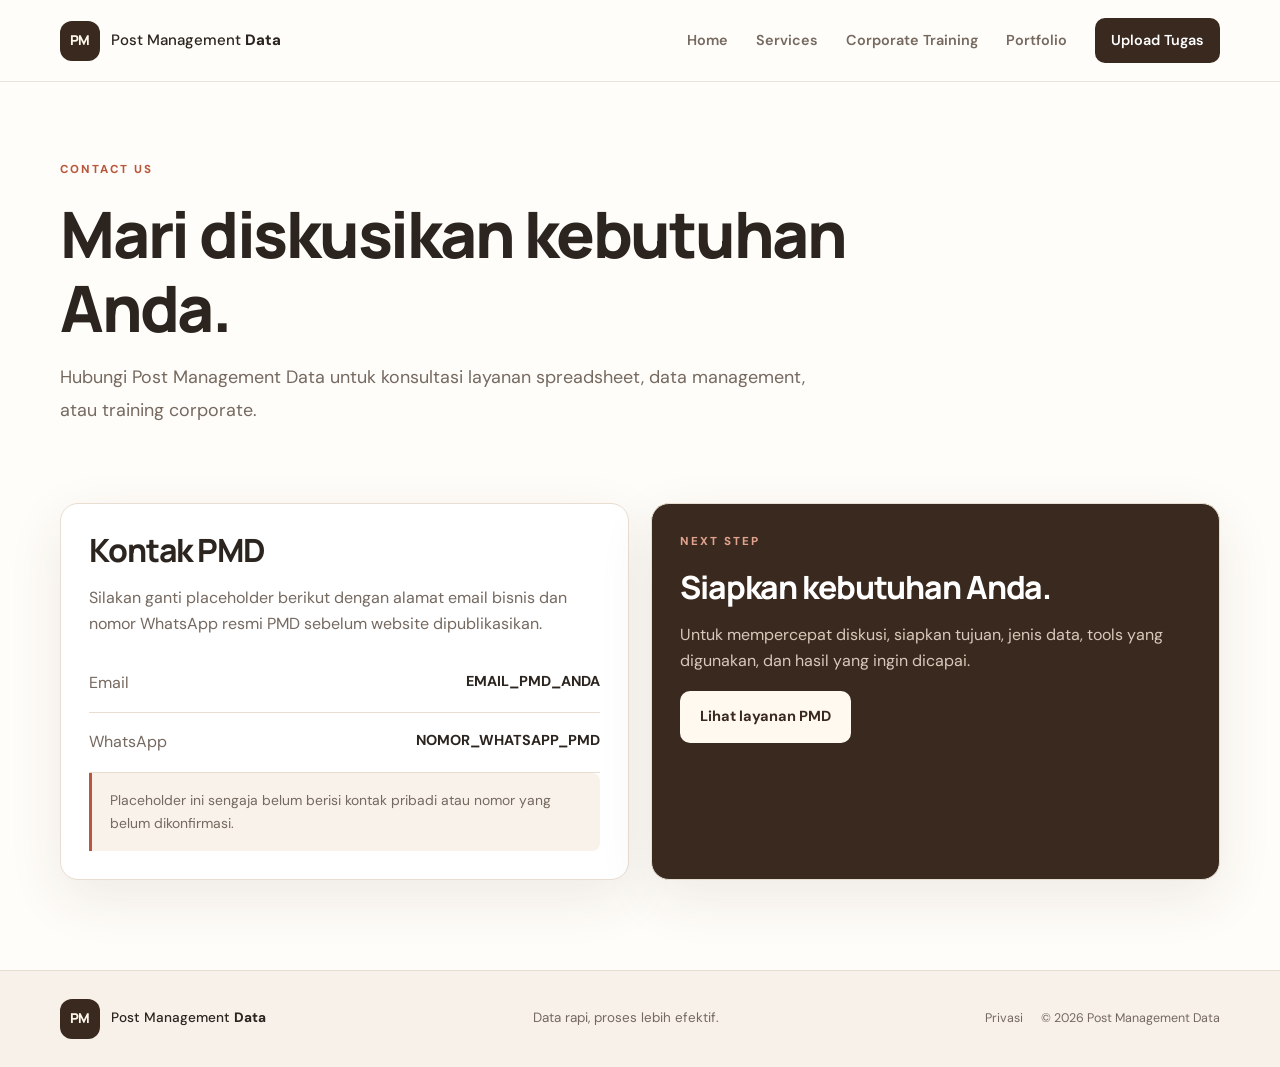
==== contact.html @ da55d626 "Upload website Post Management Data" ====
<!DOCTYPE html>
<html lang="id"><head><meta charset="UTF-8"><meta name="viewport" content="width=device-width, initial-scale=1.0"><meta name="description" content="Hubungi Post Management Data untuk layanan data dan training corporate."><title>Contact | Post Management Data</title><link rel="stylesheet" href="assets/css/style.css"><script src="assets/js/main.js" defer></script></head>
<body><header class="site-header"><a class="brand" href="index.html"><span class="brand-mark">PM</span><span>Post Management <b>Data</b></span></a><button class="menu-toggle" aria-label="Buka menu" aria-expanded="false">☰</button><nav class="site-nav"><a href="index.html">Home</a><a href="services.html">Services</a><a href="training.html">Corporate Training</a><a href="portfolio.html">Portfolio</a><a class="nav-cta" href="upload.html">Upload Tugas</a></nav></header>
<main><section class="page-hero section-wrap"><p class="eyebrow">CONTACT US</p><h1>Mari diskusikan kebutuhan Anda.</h1><p class="lead">Hubungi Post Management Data untuk konsultasi layanan spreadsheet, data management, atau training corporate.</p></section>
<section class="section-wrap contact-grid"><div class="contact-panel"><h2>Kontak PMD</h2><p>Silakan ganti placeholder berikut dengan alamat email bisnis dan nomor WhatsApp resmi PMD sebelum website dipublikasikan.</p><div class="contact-item"><span>Email</span><strong>EMAIL_PMD_ANDA</strong></div><div class="contact-item"><span>WhatsApp</span><strong>NOMOR_WHATSAPP_PMD</strong></div><div class="info-note">Placeholder ini sengaja belum berisi kontak pribadi atau nomor yang belum dikonfirmasi.</div></div><div class="contact-panel contact-dark"><p class="eyebrow">NEXT STEP</p><h2>Siapkan kebutuhan Anda.</h2><p>Untuk mempercepat diskusi, siapkan tujuan, jenis data, tools yang digunakan, dan hasil yang ingin dicapai.</p><a class="button button-light" href="services.html">Lihat layanan PMD</a></div></section></main>
<footer class="site-footer"><div class="section-wrap footer-inner"><a class="brand footer-brand" href="index.html"><span class="brand-mark">PM</span><span>Post Management <b>Data</b></span></a><p>Data rapi, proses lebih efektif.</p><div><a href="privacy.html">Privasi</a><span>© <span data-year></span> Post Management Data</span></div></div></footer></body></html>
---- assets/css/style.css ----
@import url('https://fonts.googleapis.com/css2?family=DM+Sans:wght@400;500;600;700&family=Manrope:wght@400;500;600;700;800&display=swap');
:root{--ink:#2b241f;--muted:#756960;--cream:#f8f3eb;--paper:#fffdf9;--brown:#654735;--brown-dark:#39291f;--rust:#b9573d;--line:#e7ddd1;--sage:#dce6d7;--shadow:0 18px 55px rgba(61,42,29,.09)}
*{box-sizing:border-box}html{scroll-behavior:smooth}body{margin:0;background:var(--paper);color:var(--ink);font-family:'DM Sans',sans-serif;line-height:1.65}h1,h2,h3{font-family:Manrope,sans-serif;line-height:1.16;letter-spacing:-.035em;margin:0 0 16px}h1{font-size:clamp(2.7rem,6vw,5.1rem);font-weight:800}h2{font-size:clamp(2rem,3.5vw,3.1rem);font-weight:750}h3{font-size:1.3rem}p{margin:0 0 16px;color:var(--muted)}a{color:inherit;text-decoration:none}.section-wrap{width:min(1160px,calc(100% - 44px));margin-inline:auto}.section-pad{padding-block:88px}.site-header{height:82px;display:flex;align-items:center;justify-content:space-between;padding:0 max(22px,calc((100vw - 1160px)/2));background:rgba(255,253,249,.94);border-bottom:1px solid rgba(231,221,209,.8);position:sticky;top:0;z-index:10;backdrop-filter:blur(14px)}.brand{display:inline-flex;align-items:center;gap:11px;font-size:.94rem;font-weight:500;white-space:nowrap}.brand b{font-weight:800}.brand-mark{display:grid;place-items:center;width:40px;height:40px;background:var(--brown-dark);color:#fff7eb;font-family:Manrope,sans-serif;font-weight:800;font-size:.85rem;border-radius:12px;letter-spacing:-.05em}.site-nav{display:flex;align-items:center;gap:28px;font-size:.9rem;font-weight:600}.site-nav a{color:#756960;transition:color .2s}.site-nav a:hover,.site-nav a.active{color:var(--rust)}.site-nav .nav-cta{padding:11px 16px;background:var(--brown-dark);border-radius:10px;color:white}.menu-toggle{display:none;background:transparent;border:0;font-size:1.5rem;color:var(--ink)}.hero{display:grid;grid-template-columns:1.05fr .95fr;gap:64px;align-items:center;padding-block:84px 92px}.eyebrow{font-size:.72rem;letter-spacing:.17em;font-weight:800;color:var(--rust);margin-bottom:18px}.hero h1 span{color:var(--rust)}.lead{font-size:1.12rem;line-height:1.8;max-width:660px}.button-row{display:flex;flex-wrap:wrap;gap:12px;margin:28px 0 16px}.button{display:inline-flex;justify-content:center;align-items:center;gap:8px;padding:13px 19px;border-radius:10px;font-size:.91rem;font-weight:700;border:1px solid transparent;transition:transform .2s,background .2s}.button:hover{transform:translateY(-2px)}.button-primary{background:var(--rust);color:white}.button-outline{border-color:#cbbbae;color:var(--brown-dark);background:transparent}.button-light{background:#fff9f0;color:var(--brown-dark)}.button-full{width:100%}.microcopy{font-size:.83rem}.hero-visual{background:var(--cream);border:1px solid var(--line);border-radius:24px;padding:22px;box-shadow:var(--shadow);transform:rotate(1deg)}.visual-top{display:flex;gap:6px;align-items:center;border-bottom:1px solid var(--line);padding-bottom:16px}.dot{width:8px;height:8px;border-radius:50%;background:#d4b6a3}.dot:first-child{background:var(--rust)}.visual-label{margin-left:auto;font-size:.62rem;letter-spacing:.16em;font-weight:800;color:#9b8b7e}.visual-title{font-family:Manrope,sans-serif;font-weight:800;font-size:1.25rem;margin:22px 0}.visual-title span{float:right;color:var(--rust)}.metric-grid{display:grid;grid-template-columns:1fr 1fr;gap:12px}.metric-card{background:var(--paper);border:1px solid var(--line);padding:16px;border-radius:13px}.metric-card small{display:block;color:var(--muted);font-size:.72rem}.metric-card strong{display:block;font-size:1.1rem;margin:7px 0 13px}.metric-line{display:block;height:5px;width:82%;background:var(--sage);border-radius:5px}.metric-line.short{width:58%;background:#e9c7b8}.sheet-card{background:var(--paper);border:1px solid var(--line);border-radius:13px;margin-top:13px;padding:10px 14px}.sheet-head,.sheet-row{display:grid;grid-template-columns:1.5fr 1fr .5fr;align-items:center;gap:10px;padding:10px 0;font-size:.78rem}.sheet-head{color:#9a8b7e;font-size:.68rem;border-bottom:1px solid var(--line)}.sheet-row+ .sheet-row{border-top:1px solid #f0e8df}.status{font-style:normal;font-size:.66rem;padding:4px 8px;border-radius:20px;width:max-content}.status-ok{background:#e4ecdf;color:#486444}.status-warn{background:#f5e3d6;color:#985035}.visual-foot{text-align:right;font-size:.65rem;margin:12px 0 0}.trust-strip{background:#f2e9df;border-block:1px solid var(--line)}.strip-inner{display:flex;justify-content:space-between;gap:16px;flex-wrap:wrap;padding-block:19px;font-size:.82rem;color:var(--brown);font-weight:700}.section-heading{max-width:740px;margin-bottom:36px}.section-heading>p:last-child{font-size:1.05rem}.card-grid{display:grid;gap:18px}.card-grid.three{grid-template-columns:repeat(3,1fr)}.card-grid.two{grid-template-columns:repeat(2,1fr)}.service-card{padding:28px;background:#fff;border:1px solid var(--line);border-radius:17px;transition:transform .2s,box-shadow .2s}.service-card:hover,.portfolio-card:hover{transform:translateY(-4px);box-shadow:var(--shadow)}.card-icon{display:grid;place-items:center;width:44px;height:44px;border-radius:13px;background:var(--cream);color:var(--rust);font-weight:800;margin-bottom:22px}.service-card p{font-size:.94rem}.text-link{font-weight:800;color:var(--rust);font-size:.9rem}.feature-band{background:var(--brown-dark);color:#fff7ee;padding:64px 0}.feature-inner{display:flex;justify-content:space-between;align-items:center;gap:40px}.feature-inner>div{max-width:700px}.feature-inner h2{max-width:650px}.feature-inner p:not(.eyebrow){color:#d9c9ba;max-width:650px}.feature-band .eyebrow{color:#e2a38e}.steps-grid{display:grid;grid-template-columns:repeat(3,1fr);gap:35px}.step{border-top:1px solid var(--line);padding-top:20px}.step>span{display:block;color:var(--rust);font-weight:800;font-size:.85rem;margin-bottom:18px}.cta-panel{margin-block:10px 88px;padding:40px;background:var(--cream);border:1px solid var(--line);border-radius:20px;display:flex;align-items:center;justify-content:space-between;gap:30px}.cta-panel h2{font-size:clamp(1.8rem,3vw,2.6rem)}.cta-panel p{margin-bottom:0}.site-footer{background:#f7f1e9;border-top:1px solid var(--line);padding:28px 0}.footer-inner{display:flex;align-items:center;justify-content:space-between;gap:20px;flex-wrap:wrap}.footer-inner p{font-size:.84rem;margin:0}.footer-inner>div{display:flex;gap:18px;font-size:.78rem;color:var(--muted)}.footer-brand{font-size:.85rem}.page-hero{padding-block:78px 36px}.page-hero h1{font-size:clamp(2.5rem,5vw,4.2rem);max-width:900px}.page-hero .lead{max-width:760px}.service-list{padding-top:30px}.service-detail{display:grid;grid-template-columns:100px 1fr;gap:30px;padding:36px 0;border-bottom:1px solid var(--line);scroll-margin-top:100px}.service-detail:first-child{border-top:1px solid var(--line)}.detail-number{font-family:Manrope,sans-serif;font-size:2.7rem;font-weight:800;color:#d6c4b3}.service-detail h2{font-size:2rem}.service-detail ul{padding-left:20px;color:var(--muted);display:grid;grid-template-columns:repeat(2,minmax(0,1fr));gap:7px 25px;margin:22px 0}.service-detail li::marker{color:var(--rust)}.tag{display:inline-block;background:#f3e9df;color:var(--brown);padding:6px 10px;border-radius:6px;font-size:.75rem;font-weight:700}.upload-layout{display:grid;grid-template-columns:.9fr 1.1fr;gap:60px;padding-block:24px 90px;align-items:start}.upload-intro{padding-top:20px}.upload-intro h2,.upload-card h2{font-size:1.65rem}.check-list{list-style:none;padding:0;margin:25px 0}.check-list li{position:relative;padding-left:28px;margin:13px 0;color:var(--muted)}.check-list li:before{content:"✓";position:absolute;left:0;color:var(--rust);font-weight:800}.upload-card,.contact-panel{background:#fff;border:1px solid var(--line);border-radius:18px;padding:28px;box-shadow:var(--shadow)}.upload-card-head{display:flex;gap:15px;align-items:center}.upload-card-head .card-icon{margin:0;flex-shrink:0}.upload-card-head h2{margin-bottom:5px}.upload-card-head p{font-size:.84rem;margin:0}.form-message{padding:16px;background:#f7eee6;border:1px solid #ead8c7;border-radius:10px;color:var(--brown);font-size:.9rem;margin:25px 0 16px}.form-foot{font-size:.77rem;margin-top:15px}.info-note{padding:16px 18px;background:#f8f2ea;border-left:3px solid var(--rust);border-radius:0 8px 8px 0;font-size:.87rem;color:var(--muted)}.info-note strong{color:var(--ink)}.portfolio-card{border:1px solid var(--line);border-radius:18px;overflow:hidden;background:#fff;transition:transform .2s,box-shadow .2s}.portfolio-art{height:230px;padding:24px;background:#eee4d8;position:relative;overflow:hidden}.portfolio-art>span{font-size:.68rem;font-weight:800;letter-spacing:.12em;color:var(--brown)}.art-two{background:#e6e8df}.mock-bars{position:absolute;bottom:30px;left:30px;display:flex;gap:9px;align-items:end;height:100px}.mock-bars i{display:block;width:25px;background:var(--rust);border-radius:5px 5px 0 0;height:40%}.mock-bars i:nth-child(2){height:75%;background:#b98e72}.mock-bars i:nth-child(3){height:56%;background:var(--brown)}.mock-bars i:nth-child(4){height:95%;background:#d4ad93}.mock-bars i:nth-child(5){height:67%;background:var(--rust)}.mock-chart{position:absolute;right:25px;bottom:35px;width:45%;height:85px;border:2px solid #9caa92;border-radius:50% 50% 8px 8px;transform:skewY(-8deg);opacity:.8}.mock-table{display:grid;grid-template-columns:repeat(3,1fr);gap:8px;position:absolute;left:28px;right:28px;bottom:28px}.mock-table i{height:28px;background:#fffdf9;border:1px solid #d8ddce;border-radius:4px}.mock-table i:nth-child(3n+2){background:#cdd8c4}.portfolio-copy{padding:26px}.portfolio-copy h2{font-size:1.55rem}.top-gap{margin-top:28px}.contact-grid{display:grid;grid-template-columns:1fr 1fr;gap:22px;padding-block:25px 90px}.contact-panel h2{font-size:2rem}.contact-item{padding:16px 0;border-bottom:1px solid var(--line);display:flex;justify-content:space-between;gap:15px;flex-wrap:wrap}.contact-item span{color:var(--muted)}.contact-item strong{font-size:.9rem}.contact-dark{background:var(--brown-dark);color:white}.contact-dark p:not(.eyebrow){color:#d9c9ba}.contact-dark .eyebrow{color:#e2a38e}.legal-copy{max-width:820px;padding-block:20px 90px}.legal-copy h2{font-size:1.5rem;margin-top:35px}.legal-copy p{line-height:1.9}
@media(max-width:850px){.site-header{height:72px}.menu-toggle{display:block}.site-nav{display:none;position:absolute;top:71px;left:0;right:0;background:var(--paper);border-bottom:1px solid var(--line);padding:18px 22px 24px;flex-direction:column;align-items:stretch;gap:0}.site-nav.open{display:flex}.site-nav a{padding:12px 4px}.site-nav .nav-cta{margin-top:8px;text-align:center}.hero{grid-template-columns:1fr;gap:40px;padding-block:55px 65px}.hero-visual{max-width:600px;width:100%;margin-inline:auto}.card-grid.three{grid-template-columns:1fr}.steps-grid{grid-template-columns:1fr;gap:24px}.feature-inner,.cta-panel{align-items:flex-start;flex-direction:column}.upload-layout{grid-template-columns:1fr;gap:24px}.service-detail{grid-template-columns:55px 1fr;gap:18px}.detail-number{font-size:2rem}.service-detail ul{grid-template-columns:1fr}.contact-grid{grid-template-columns:1fr}.section-pad{padding-block:62px}.page-hero{padding-block:58px 25px}}
@media(max-width:560px){.section-wrap{width:min(100% - 32px,1160px)}.brand{font-size:.8rem;gap:8px}.brand-mark{width:36px;height:36px}.strip-inner{display:grid;grid-template-columns:1fr 1fr;font-size:.76rem}.hero h1{font-size:2.65rem}.hero-visual{padding:15px}.metric-card{padding:12px}.sheet-head,.sheet-row{font-size:.7rem}.service-detail{grid-template-columns:1fr}.detail-number{font-size:1.4rem}.upload-card,.contact-panel{padding:21px}.footer-inner{align-items:flex-start;flex-direction:column}.footer-inner>div{flex-wrap:wrap}.cta-panel{padding:27px}.portfolio-art{height:190px}}
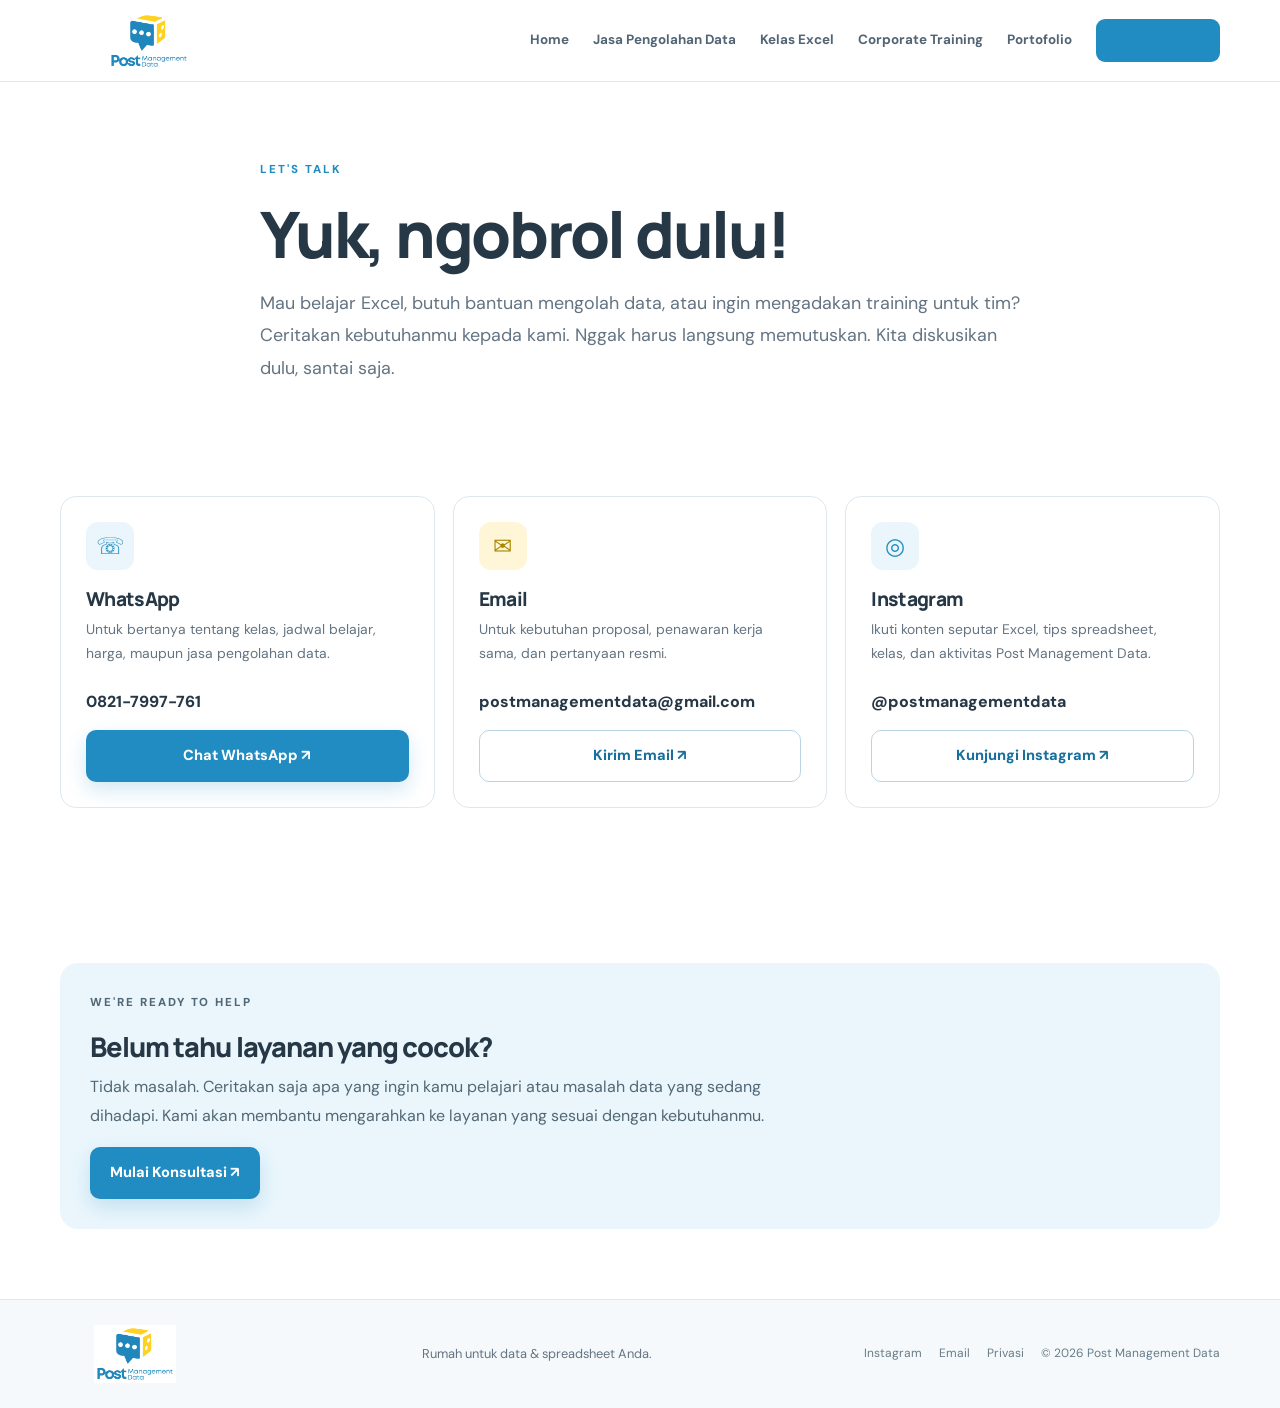
==== commit b15dfa97: "Update contact.html" ====
--- a/contact.html
+++ b/contact.html
@@ -1,6 +1,122 @@
+
 <!DOCTYPE html>
-<html lang="id"><head><meta charset="UTF-8"><meta name="viewport" content="width=device-width, initial-scale=1.0"><meta name="description" content="Hubungi Post Management Data untuk layanan data dan training corporate."><title>Contact | Post Management Data</title><link rel="stylesheet" href="assets/css/style.css"><script src="assets/js/main.js" defer></script></head>
-<body><header class="site-header"><a class="brand" href="index.html"><span class="brand-mark">PM</span><span>Post Management <b>Data</b></span></a><button class="menu-toggle" aria-label="Buka menu" aria-expanded="false">☰</button><nav class="site-nav"><a href="index.html">Home</a><a href="services.html">Services</a><a href="training.html">Corporate Training</a><a href="portfolio.html">Portfolio</a><a class="nav-cta" href="upload.html">Upload Tugas</a></nav></header>
-<main><section class="page-hero section-wrap"><p class="eyebrow">CONTACT US</p><h1>Mari diskusikan kebutuhan Anda.</h1><p class="lead">Hubungi Post Management Data untuk konsultasi layanan spreadsheet, data management, atau training corporate.</p></section>
-<section class="section-wrap contact-grid"><div class="contact-panel"><h2>Kontak PMD</h2><p>Silakan ganti placeholder berikut dengan alamat email bisnis dan nomor WhatsApp resmi PMD sebelum website dipublikasikan.</p><div class="contact-item"><span>Email</span><strong>EMAIL_PMD_ANDA</strong></div><div class="contact-item"><span>WhatsApp</span><strong>NOMOR_WHATSAPP_PMD</strong></div><div class="info-note">Placeholder ini sengaja belum berisi kontak pribadi atau nomor yang belum dikonfirmasi.</div></div><div class="contact-panel contact-dark"><p class="eyebrow">NEXT STEP</p><h2>Siapkan kebutuhan Anda.</h2><p>Untuk mempercepat diskusi, siapkan tujuan, jenis data, tools yang digunakan, dan hasil yang ingin dicapai.</p><a class="button button-light" href="services.html">Lihat layanan PMD</a></div></section></main>
-<footer class="site-footer"><div class="section-wrap footer-inner"><a class="brand footer-brand" href="index.html"><span class="brand-mark">PM</span><span>Post Management <b>Data</b></span></a><p>Data rapi, proses lebih efektif.</p><div><a href="privacy.html">Privasi</a><span>© <span data-year></span> Post Management Data</span></div></div></footer></body></html>+<html lang="id">
+<head>
+  <meta charset="UTF-8">
+  <meta name="viewport" content="width=device-width, initial-scale=1.0">
+  <meta name="description" content="Hubungi Post Management Data untuk kelas Excel, corporate training, dan jasa pengolahan data.">
+  <meta name="theme-color" content="#218CC1">
+  <title>Hubungi Kami | Post Management Data</title>
+  <link rel="icon" type="image/png" href="assets/img/logo-pmd.png">
+  <link rel="stylesheet" href="assets/css/style.css">
+  <script src="assets/js/main.js" defer></script>
+  <style>
+    .contact-intro{max-width:760px}
+    .contact-grid{display:grid;grid-template-columns:repeat(3,1fr);gap:18px;margin:35px 0 65px}
+    .contact-card{border:1px solid #DFE8EE;border-radius:16px;padding:25px;background:#fff}
+    .contact-icon{width:48px;height:48px;border-radius:12px;display:grid;place-items:center;background:#EAF6FC;color:#218CC1;font-size:1.45rem;margin-bottom:18px}
+    .contact-card:nth-child(2) .contact-icon{background:#FFF6D7;color:#A98500}
+    .contact-card h2{font-size:1.2rem;margin-bottom:8px}
+    .contact-card p{font-size:.87rem;line-height:1.7;color:#647482;min-height:55px}
+    .contact-detail{font-weight:800;color:#263746;display:block;margin:14px 0;overflow-wrap:anywhere}
+    .contact-card .button{width:100%;text-align:center}
+    .contact-note{background:#EAF6FC;border-radius:18px;padding:30px;margin-bottom:70px}
+    .contact-note h2{font-size:1.7rem;margin-bottom:10px}
+    .contact-note p{max-width:720px;line-height:1.8;color:#526775}
+    @media(max-width:760px){.contact-grid{grid-template-columns:1fr}.contact-card p{min-height:0}}
+  </style>
+</head>
+<body>
+
+<header class="site-header">
+  <a class="brand brand-image" href="index.html" aria-label="Post Management Data Home">
+    <img src="assets/img/logo-pmd.png" alt="Logo Post Management Data">
+  </a>
+  <button class="menu-toggle" aria-label="Buka menu" aria-expanded="false">☰</button>
+  <nav class="site-nav">
+    <a href="index.html">Home</a>
+    <a href="services.html">Jasa Pengolahan Data</a>
+    <a href="training.html#kelas-online">Kelas Excel</a>
+    <a href="training.html#corporate-training">Corporate Training</a>
+    <a href="portfolio.html">Portofolio</a>
+    <a class="nav-cta active" href="contact.html">Hubungi Kami</a>
+  </nav>
+</header>
+
+<main>
+  <section class="page-hero section-wrap contact-intro">
+    <p class="eyebrow">LET'S TALK</p>
+    <h1>Yuk, ngobrol dulu!</h1>
+    <p class="lead">
+      Mau belajar Excel, butuh bantuan mengolah data, atau ingin mengadakan
+      training untuk tim? Ceritakan kebutuhanmu kepada kami.
+      Nggak harus langsung memutuskan. Kita diskusikan dulu, santai saja.
+    </p>
+  </section>
+
+  <section class="section-wrap">
+    <div class="contact-grid">
+
+      <article class="contact-card">
+        <div class="contact-icon">☏</div>
+        <h2>WhatsApp</h2>
+        <p>Untuk bertanya tentang kelas, jadwal belajar, harga, maupun jasa pengolahan data.</p>
+        <span class="contact-detail">0821-7997-761</span>
+        <a class="button button-primary"
+           href="https://wa.me/628217997761?text=Halo%20PMD%2C%20saya%20ingin%20bertanya%20tentang%20layanan%20Post%20Management%20Data."
+           target="_blank" rel="noopener">Chat WhatsApp ↗</a>
+      </article>
+
+      <article class="contact-card">
+        <div class="contact-icon">✉</div>
+        <h2>Email</h2>
+        <p>Untuk kebutuhan proposal, penawaran kerja sama, dan pertanyaan resmi.</p>
+        <span class="contact-detail">postmanagementdata@gmail.com</span>
+        <a class="button button-outline"
+           href="mailto:postmanagementdata@gmail.com?subject=Informasi%20Layanan%20Post%20Management%20Data">Kirim Email ↗</a>
+      </article>
+
+      <article class="contact-card">
+        <div class="contact-icon">◎</div>
+        <h2>Instagram</h2>
+        <p>Ikuti konten seputar Excel, tips spreadsheet, kelas, dan aktivitas Post Management Data.</p>
+        <span class="contact-detail">@postmanagementdata</span>
+        <a class="button button-outline"
+           href="https://www.instagram.com/postmanagementdata/"
+           target="_blank" rel="noopener">Kunjungi Instagram ↗</a>
+      </article>
+
+    </div>
+
+    <div class="contact-note">
+      <p class="eyebrow">WE'RE READY TO HELP</p>
+      <h2>Belum tahu layanan yang cocok?</h2>
+      <p>
+        Tidak masalah. Ceritakan saja apa yang ingin kamu pelajari atau
+        masalah data yang sedang dihadapi. Kami akan membantu mengarahkan
+        ke layanan yang sesuai dengan kebutuhanmu.
+      </p>
+      <a class="button button-primary"
+         href="https://wa.me/628217997761?text=Halo%20PMD%2C%20saya%20masih%20ingin%20berdiskusi%20tentang%20kebutuhan%20saya."
+         target="_blank" rel="noopener">Mulai Konsultasi ↗</a>
+    </div>
+  </section>
+</main>
+
+<footer class="site-footer">
+  <div class="section-wrap footer-inner">
+    <a class="footer-logo" href="index.html">
+      <img src="assets/img/logo-pmd.png" alt="Post Management Data">
+    </a>
+    <p>Rumah untuk data & spreadsheet Anda.</p>
+    <div class="footer-links">
+      <a href="https://www.instagram.com/postmanagementdata/" target="_blank" rel="noopener">Instagram</a>
+      <a href="mailto:postmanagementdata@gmail.com">Email</a>
+      <a href="privacy.html">Privasi</a>
+      <span>© <span data-year></span> Post Management Data</span>
+    </div>
+  </div>
+</footer>
+
+</body>
+</html>
--- a/assets/css/style.css
+++ b/assets/css/style.css
@@ -1,5 +1,17 @@
 @import url('https://fonts.googleapis.com/css2?family=DM+Sans:wght@400;500;600;700&family=Manrope:wght@400;500;600;700;800&display=swap');
-:root{--ink:#2b241f;--muted:#756960;--cream:#f8f3eb;--paper:#fffdf9;--brown:#654735;--brown-dark:#39291f;--rust:#b9573d;--line:#e7ddd1;--sage:#dce6d7;--shadow:0 18px 55px rgba(61,42,29,.09)}
-*{box-sizing:border-box}html{scroll-behavior:smooth}body{margin:0;background:var(--paper);color:var(--ink);font-family:'DM Sans',sans-serif;line-height:1.65}h1,h2,h3{font-family:Manrope,sans-serif;line-height:1.16;letter-spacing:-.035em;margin:0 0 16px}h1{font-size:clamp(2.7rem,6vw,5.1rem);font-weight:800}h2{font-size:clamp(2rem,3.5vw,3.1rem);font-weight:750}h3{font-size:1.3rem}p{margin:0 0 16px;color:var(--muted)}a{color:inherit;text-decoration:none}.section-wrap{width:min(1160px,calc(100% - 44px));margin-inline:auto}.section-pad{padding-block:88px}.site-header{height:82px;display:flex;align-items:center;justify-content:space-between;padding:0 max(22px,calc((100vw - 1160px)/2));background:rgba(255,253,249,.94);border-bottom:1px solid rgba(231,221,209,.8);position:sticky;top:0;z-index:10;backdrop-filter:blur(14px)}.brand{display:inline-flex;align-items:center;gap:11px;font-size:.94rem;font-weight:500;white-space:nowrap}.brand b{font-weight:800}.brand-mark{display:grid;place-items:center;width:40px;height:40px;background:var(--brown-dark);color:#fff7eb;font-family:Manrope,sans-serif;font-weight:800;font-size:.85rem;border-radius:12px;letter-spacing:-.05em}.site-nav{display:flex;align-items:center;gap:28px;font-size:.9rem;font-weight:600}.site-nav a{color:#756960;transition:color .2s}.site-nav a:hover,.site-nav a.active{color:var(--rust)}.site-nav .nav-cta{padding:11px 16px;background:var(--brown-dark);border-radius:10px;color:white}.menu-toggle{display:none;background:transparent;border:0;font-size:1.5rem;color:var(--ink)}.hero{display:grid;grid-template-columns:1.05fr .95fr;gap:64px;align-items:center;padding-block:84px 92px}.eyebrow{font-size:.72rem;letter-spacing:.17em;font-weight:800;color:var(--rust);margin-bottom:18px}.hero h1 span{color:var(--rust)}.lead{font-size:1.12rem;line-height:1.8;max-width:660px}.button-row{display:flex;flex-wrap:wrap;gap:12px;margin:28px 0 16px}.button{display:inline-flex;justify-content:center;align-items:center;gap:8px;padding:13px 19px;border-radius:10px;font-size:.91rem;font-weight:700;border:1px solid transparent;transition:transform .2s,background .2s}.button:hover{transform:translateY(-2px)}.button-primary{background:var(--rust);color:white}.button-outline{border-color:#cbbbae;color:var(--brown-dark);background:transparent}.button-light{background:#fff9f0;color:var(--brown-dark)}.button-full{width:100%}.microcopy{font-size:.83rem}.hero-visual{background:var(--cream);border:1px solid var(--line);border-radius:24px;padding:22px;box-shadow:var(--shadow);transform:rotate(1deg)}.visual-top{display:flex;gap:6px;align-items:center;border-bottom:1px solid var(--line);padding-bottom:16px}.dot{width:8px;height:8px;border-radius:50%;background:#d4b6a3}.dot:first-child{background:var(--rust)}.visual-label{margin-left:auto;font-size:.62rem;letter-spacing:.16em;font-weight:800;color:#9b8b7e}.visual-title{font-family:Manrope,sans-serif;font-weight:800;font-size:1.25rem;margin:22px 0}.visual-title span{float:right;color:var(--rust)}.metric-grid{display:grid;grid-template-columns:1fr 1fr;gap:12px}.metric-card{background:var(--paper);border:1px solid var(--line);padding:16px;border-radius:13px}.metric-card small{display:block;color:var(--muted);font-size:.72rem}.metric-card strong{display:block;font-size:1.1rem;margin:7px 0 13px}.metric-line{display:block;height:5px;width:82%;background:var(--sage);border-radius:5px}.metric-line.short{width:58%;background:#e9c7b8}.sheet-card{background:var(--paper);border:1px solid var(--line);border-radius:13px;margin-top:13px;padding:10px 14px}.sheet-head,.sheet-row{display:grid;grid-template-columns:1.5fr 1fr .5fr;align-items:center;gap:10px;padding:10px 0;font-size:.78rem}.sheet-head{color:#9a8b7e;font-size:.68rem;border-bottom:1px solid var(--line)}.sheet-row+ .sheet-row{border-top:1px solid #f0e8df}.status{font-style:normal;font-size:.66rem;padding:4px 8px;border-radius:20px;width:max-content}.status-ok{background:#e4ecdf;color:#486444}.status-warn{background:#f5e3d6;color:#985035}.visual-foot{text-align:right;font-size:.65rem;margin:12px 0 0}.trust-strip{background:#f2e9df;border-block:1px solid var(--line)}.strip-inner{display:flex;justify-content:space-between;gap:16px;flex-wrap:wrap;padding-block:19px;font-size:.82rem;color:var(--brown);font-weight:700}.section-heading{max-width:740px;margin-bottom:36px}.section-heading>p:last-child{font-size:1.05rem}.card-grid{display:grid;gap:18px}.card-grid.three{grid-template-columns:repeat(3,1fr)}.card-grid.two{grid-template-columns:repeat(2,1fr)}.service-card{padding:28px;background:#fff;border:1px solid var(--line);border-radius:17px;transition:transform .2s,box-shadow .2s}.service-card:hover,.portfolio-card:hover{transform:translateY(-4px);box-shadow:var(--shadow)}.card-icon{display:grid;place-items:center;width:44px;height:44px;border-radius:13px;background:var(--cream);color:var(--rust);font-weight:800;margin-bottom:22px}.service-card p{font-size:.94rem}.text-link{font-weight:800;color:var(--rust);font-size:.9rem}.feature-band{background:var(--brown-dark);color:#fff7ee;padding:64px 0}.feature-inner{display:flex;justify-content:space-between;align-items:center;gap:40px}.feature-inner>div{max-width:700px}.feature-inner h2{max-width:650px}.feature-inner p:not(.eyebrow){color:#d9c9ba;max-width:650px}.feature-band .eyebrow{color:#e2a38e}.steps-grid{display:grid;grid-template-columns:repeat(3,1fr);gap:35px}.step{border-top:1px solid var(--line);padding-top:20px}.step>span{display:block;color:var(--rust);font-weight:800;font-size:.85rem;margin-bottom:18px}.cta-panel{margin-block:10px 88px;padding:40px;background:var(--cream);border:1px solid var(--line);border-radius:20px;display:flex;align-items:center;justify-content:space-between;gap:30px}.cta-panel h2{font-size:clamp(1.8rem,3vw,2.6rem)}.cta-panel p{margin-bottom:0}.site-footer{background:#f7f1e9;border-top:1px solid var(--line);padding:28px 0}.footer-inner{display:flex;align-items:center;justify-content:space-between;gap:20px;flex-wrap:wrap}.footer-inner p{font-size:.84rem;margin:0}.footer-inner>div{display:flex;gap:18px;font-size:.78rem;color:var(--muted)}.footer-brand{font-size:.85rem}.page-hero{padding-block:78px 36px}.page-hero h1{font-size:clamp(2.5rem,5vw,4.2rem);max-width:900px}.page-hero .lead{max-width:760px}.service-list{padding-top:30px}.service-detail{display:grid;grid-template-columns:100px 1fr;gap:30px;padding:36px 0;border-bottom:1px solid var(--line);scroll-margin-top:100px}.service-detail:first-child{border-top:1px solid var(--line)}.detail-number{font-family:Manrope,sans-serif;font-size:2.7rem;font-weight:800;color:#d6c4b3}.service-detail h2{font-size:2rem}.service-detail ul{padding-left:20px;color:var(--muted);display:grid;grid-template-columns:repeat(2,minmax(0,1fr));gap:7px 25px;margin:22px 0}.service-detail li::marker{color:var(--rust)}.tag{display:inline-block;background:#f3e9df;color:var(--brown);padding:6px 10px;border-radius:6px;font-size:.75rem;font-weight:700}.upload-layout{display:grid;grid-template-columns:.9fr 1.1fr;gap:60px;padding-block:24px 90px;align-items:start}.upload-intro{padding-top:20px}.upload-intro h2,.upload-card h2{font-size:1.65rem}.check-list{list-style:none;padding:0;margin:25px 0}.check-list li{position:relative;padding-left:28px;margin:13px 0;color:var(--muted)}.check-list li:before{content:"✓";position:absolute;left:0;color:var(--rust);font-weight:800}.upload-card,.contact-panel{background:#fff;border:1px solid var(--line);border-radius:18px;padding:28px;box-shadow:var(--shadow)}.upload-card-head{display:flex;gap:15px;align-items:center}.upload-card-head .card-icon{margin:0;flex-shrink:0}.upload-card-head h2{margin-bottom:5px}.upload-card-head p{font-size:.84rem;margin:0}.form-message{padding:16px;background:#f7eee6;border:1px solid #ead8c7;border-radius:10px;color:var(--brown);font-size:.9rem;margin:25px 0 16px}.form-foot{font-size:.77rem;margin-top:15px}.info-note{padding:16px 18px;background:#f8f2ea;border-left:3px solid var(--rust);border-radius:0 8px 8px 0;font-size:.87rem;color:var(--muted)}.info-note strong{color:var(--ink)}.portfolio-card{border:1px solid var(--line);border-radius:18px;overflow:hidden;background:#fff;transition:transform .2s,box-shadow .2s}.portfolio-art{height:230px;padding:24px;background:#eee4d8;position:relative;overflow:hidden}.portfolio-art>span{font-size:.68rem;font-weight:800;letter-spacing:.12em;color:var(--brown)}.art-two{background:#e6e8df}.mock-bars{position:absolute;bottom:30px;left:30px;display:flex;gap:9px;align-items:end;height:100px}.mock-bars i{display:block;width:25px;background:var(--rust);border-radius:5px 5px 0 0;height:40%}.mock-bars i:nth-child(2){height:75%;background:#b98e72}.mock-bars i:nth-child(3){height:56%;background:var(--brown)}.mock-bars i:nth-child(4){height:95%;background:#d4ad93}.mock-bars i:nth-child(5){height:67%;background:var(--rust)}.mock-chart{position:absolute;right:25px;bottom:35px;width:45%;height:85px;border:2px solid #9caa92;border-radius:50% 50% 8px 8px;transform:skewY(-8deg);opacity:.8}.mock-table{display:grid;grid-template-columns:repeat(3,1fr);gap:8px;position:absolute;left:28px;right:28px;bottom:28px}.mock-table i{height:28px;background:#fffdf9;border:1px solid #d8ddce;border-radius:4px}.mock-table i:nth-child(3n+2){background:#cdd8c4}.portfolio-copy{padding:26px}.portfolio-copy h2{font-size:1.55rem}.top-gap{margin-top:28px}.contact-grid{display:grid;grid-template-columns:1fr 1fr;gap:22px;padding-block:25px 90px}.contact-panel h2{font-size:2rem}.contact-item{padding:16px 0;border-bottom:1px solid var(--line);display:flex;justify-content:space-between;gap:15px;flex-wrap:wrap}.contact-item span{color:var(--muted)}.contact-item strong{font-size:.9rem}.contact-dark{background:var(--brown-dark);color:white}.contact-dark p:not(.eyebrow){color:#d9c9ba}.contact-dark .eyebrow{color:#e2a38e}.legal-copy{max-width:820px;padding-block:20px 90px}.legal-copy h2{font-size:1.5rem;margin-top:35px}.legal-copy p{line-height:1.9}
-@media(max-width:850px){.site-header{height:72px}.menu-toggle{display:block}.site-nav{display:none;position:absolute;top:71px;left:0;right:0;background:var(--paper);border-bottom:1px solid var(--line);padding:18px 22px 24px;flex-direction:column;align-items:stretch;gap:0}.site-nav.open{display:flex}.site-nav a{padding:12px 4px}.site-nav .nav-cta{margin-top:8px;text-align:center}.hero{grid-template-columns:1fr;gap:40px;padding-block:55px 65px}.hero-visual{max-width:600px;width:100%;margin-inline:auto}.card-grid.three{grid-template-columns:1fr}.steps-grid{grid-template-columns:1fr;gap:24px}.feature-inner,.cta-panel{align-items:flex-start;flex-direction:column}.upload-layout{grid-template-columns:1fr;gap:24px}.service-detail{grid-template-columns:55px 1fr;gap:18px}.detail-number{font-size:2rem}.service-detail ul{grid-template-columns:1fr}.contact-grid{grid-template-columns:1fr}.section-pad{padding-block:62px}.page-hero{padding-block:58px 25px}}
-@media(max-width:560px){.section-wrap{width:min(100% - 32px,1160px)}.brand{font-size:.8rem;gap:8px}.brand-mark{width:36px;height:36px}.strip-inner{display:grid;grid-template-columns:1fr 1fr;font-size:.76rem}.hero h1{font-size:2.65rem}.hero-visual{padding:15px}.metric-card{padding:12px}.sheet-head,.sheet-row{font-size:.7rem}.service-detail{grid-template-columns:1fr}.detail-number{font-size:1.4rem}.upload-card,.contact-panel{padding:21px}.footer-inner{align-items:flex-start;flex-direction:column}.footer-inner>div{flex-wrap:wrap}.cta-panel{padding:27px}.portfolio-art{height:190px}}
+:root{--blue:#218CC1;--blue-dark:#176F9D;--yellow:#FFCE20;--ink:#263746;--muted:#647482;--paper:#fff;--soft:#F4F7FA;--line:#DFE8EE;--shadow:0 18px 50px rgba(29,78,105,.12);--rust:var(--blue);--brown:var(--ink);--brown-dark:#176F9D;--cream:var(--soft);--sage:#DCEEF7}
+*{box-sizing:border-box}html{scroll-behavior:smooth}body{margin:0;background:var(--paper);color:var(--ink);font-family:'DM Sans',sans-serif;line-height:1.65}h1,h2,h3{font-family:Manrope,sans-serif;line-height:1.16;letter-spacing:-.035em;margin:0 0 16px}h1{font-size:clamp(2.7rem,6vw,5.1rem);font-weight:800}h2{font-size:clamp(2rem,3.5vw,3.1rem);font-weight:800}h3{font-size:1.3rem}p{margin:0 0 16px;color:var(--muted)}a{color:inherit;text-decoration:none}.section-wrap{width:min(1160px,calc(100% - 44px));margin-inline:auto}.section-pad{padding-block:88px}
+.site-header{height:82px;display:flex;align-items:center;justify-content:space-between;padding:0 max(22px,calc((100vw - 1160px)/2));background:rgba(255,255,255,.96);border-bottom:1px solid var(--line);position:sticky;top:0;z-index:20;backdrop-filter:blur(14px)}.brand-image{display:flex;align-items:center;width:178px;height:58px;overflow:hidden}.brand-image img{width:100%;height:100%;object-fit:contain}.site-nav{display:flex;align-items:center;gap:24px;font-size:.84rem;font-weight:700}.site-nav a{color:#526575;transition:color .2s}.site-nav a:hover,.site-nav a.active{color:var(--blue)}.site-nav .nav-cta{padding:10px 16px;background:var(--blue);border-radius:9px;color:#fff}.menu-toggle{display:none;background:transparent;border:0;font-size:1.5rem;color:var(--ink)}
+.button-row{display:flex;flex-wrap:wrap;gap:12px;margin:28px 0 16px}.button{display:inline-flex;justify-content:center;align-items:center;gap:9px;padding:13px 19px;border-radius:10px;font-size:.91rem;font-weight:800;border:1px solid transparent;transition:transform .2s,background .2s}.button:hover{transform:translateY(-2px)}.button-primary{background:var(--blue);color:#fff;box-shadow:0 8px 20px rgba(33,140,193,.2)}.button-outline{border-color:#B9D5E4;color:var(--blue-dark);background:#fff}.button-light{background:var(--yellow);color:#263746}.button-full{width:100%}
+.hero-home{display:grid;grid-template-columns:1.03fr .97fr;gap:56px;align-items:center;padding-block:78px 86px;min-height:590px}.pill-blue{display:inline-flex;align-items:center;gap:8px;background:#EAF6FC;color:var(--blue-dark);padding:8px 13px;border-radius:99px;font-size:.68rem;letter-spacing:.12em;font-weight:800;margin-bottom:22px}.sparkle{color:#E7B500;font-size:1rem}.hero-copy-home h1{font-size:clamp(3.1rem,5.6vw,5.25rem);line-height:1.04;margin-bottom:22px;color:#243746}.hero-copy-home h1 span{color:var(--blue)}.hero-subtitle{font-size:1.08rem;line-height:1.85;max-width:570px}.hero-note{font-size:.82rem;font-weight:700;color:#526575;display:flex;align-items:center;gap:9px;margin-top:17px}.note-dot{width:8px;height:8px;border-radius:50%;background:var(--yellow);box-shadow:0 0 0 4px #FFF5C9}
+.hero-dashboard{position:relative;padding:20px 12px 28px}.dashboard-window{background:#fff;border:1px solid #D8E5EC;border-radius:20px;overflow:hidden;box-shadow:0 25px 65px rgba(25,87,119,.16);transform:rotate(1deg)}.window-bar{height:45px;background:#F5F9FB;border-bottom:1px solid #E4EDF2;display:flex;align-items:center;padding:0 17px;gap:13px;font-size:.59rem;font-weight:800;letter-spacing:.12em;color:#8193A0}.window-dots{display:flex;gap:5px}.window-dots i{width:7px;height:7px;border-radius:50%;background:#D5E2E9}.window-dots i:first-child{background:var(--yellow)}.window-status{margin-left:auto;color:#43A77A;font-size:.54rem}.dashboard-body{padding:22px}.dash-heading{display:flex;justify-content:space-between;align-items:center;margin-bottom:17px}.dash-heading small{font-size:.56rem;letter-spacing:.13em;color:#91A1AC;font-weight:800}.dash-heading h2{font-size:1.35rem;margin:5px 0 0}.dash-icon{display:grid;place-items:center;width:38px;height:38px;background:#EAF6FC;color:var(--blue);border-radius:11px;font-size:1.2rem}.dash-kpis{display:grid;grid-template-columns:1fr 1fr;gap:11px}.dash-kpi{background:#F7FAFC;border:1px solid #E8EFF3;border-radius:11px;padding:13px}.dash-kpi small{display:block;color:#83939F;font-size:.65rem}.dash-kpi strong{display:block;font:800 1.45rem Manrope;margin:4px 0;color:#263746}.dash-kpi em{font-style:normal;color:#329A70;font-size:.61rem;font-weight:700}.dash-kpi .yellow-text{color:#B68B00}.dash-chart{margin-top:13px;padding:14px;border:1px solid #E8EFF3;border-radius:11px}.chart-title{display:flex;justify-content:space-between;font-size:.7rem}.chart-title span{font-size:.6rem;color:#98A7B1}.chart-bars{height:105px;display:flex;align-items:end;gap:9px;padding:12px 8px 0;border-bottom:1px solid #E8EFF3;background:repeating-linear-gradient(to bottom,transparent 0,transparent 25px,#F1F5F7 26px)}.chart-bars i{flex:1;display:block;background:var(--blue);border-radius:4px 4px 0 0;opacity:.82}.chart-bars i:nth-child(2n){background:#65B7DD}.chart-bars i:nth-child(3n){background:#FFCE20}.chart-months{display:flex;justify-content:space-between;color:#9AA8B1;font-size:.54rem;padding-top:6px}.dash-table{margin-top:13px;border:1px solid #E8EFF3;border-radius:10px;padding:8px 12px}.dash-table>div{display:grid;grid-template-columns:1.5fr 1fr .4fr;align-items:center;padding:7px 0;font-size:.65rem}.dash-table>div:first-child{color:#98A7B1;font-size:.58rem;border-bottom:1px solid #EDF2F5}.dash-table>div+div{border-bottom:1px solid #F0F4F6}.dash-table>div:last-child{border:0}.dash-table b{font-weight:700}.status-ready,.status-check{font-style:normal;width:max-content;padding:3px 8px;border-radius:20px;font-size:.55rem;background:#E6F5ED;color:#329A70}.status-check{background:#FFF5D6;color:#A17B00}.floating-note{position:absolute;right:-8px;bottom:18px;display:flex;align-items:center;gap:10px;padding:12px 16px;background:#fff;border:1px solid #E4EDF2;border-radius:13px;box-shadow:var(--shadow)}.floating-note>span{display:grid;place-items:center;width:30px;height:30px;border-radius:9px;background:#FFF4C8;color:#B68B00}.floating-note b,.floating-note small{display:block}.floating-note b{font-size:.7rem}.floating-note small{font-size:.61rem;color:#84939E}.dashboard-caption{text-align:right;font-size:.6rem;margin:9px 5px 0}
+.proof-ribbon{background:var(--blue);color:#fff}.proof-grid{display:grid;grid-template-columns:repeat(3,1fr) 1.2fr;gap:22px;align-items:center;padding-block:25px}.proof-grid>div{display:flex;flex-direction:column;border-right:1px solid rgba(255,255,255,.24)}.proof-grid strong{font:800 1.7rem Manrope;color:var(--yellow)}.proof-grid span{font-size:.72rem;color:#EAF7FD}.proof-grid p{font-size:.76rem;color:#EAF7FD;margin:0}
+.section-heading-home{display:flex;justify-content:space-between;align-items:end;gap:40px;margin-bottom:35px}.section-heading-home>div{max-width:650px}.section-heading-home>p{max-width:360px;margin:0 0 5px;font-size:.94rem}.section-kicker{display:block;color:var(--blue);font-size:.68rem;letter-spacing:.16em;font-weight:800;margin-bottom:14px}.service-home-grid{display:grid;grid-template-columns:repeat(3,1fr);gap:17px}.service-home-card{padding:27px;border:1px solid var(--line);border-radius:17px;min-height:365px;display:flex;flex-direction:column;transition:transform .2s,box-shadow .2s}.service-home-card:hover{transform:translateY(-5px);box-shadow:var(--shadow)}.service-blue{background:#EAF6FC}.service-yellow{background:#FFF9E3;border-color:#F2E6B8}.service-white{background:#fff}.service-card-top{display:flex;align-items:center;justify-content:space-between;margin-bottom:28px}.service-number{font-size:.59rem;letter-spacing:.12em;font-weight:800;color:#758995}.service-symbol{display:grid;place-items:center;width:40px;height:40px;border-radius:12px;background:#fff;color:var(--blue);font-size:1.2rem}.service-yellow .service-symbol{color:#A98500;background:#FFF0B2}.service-home-card h3{font-size:1.42rem;margin-bottom:11px}.service-home-card p{font-size:.88rem;line-height:1.75}.service-home-card ul{list-style:none;padding:0;margin:5px 0 23px}.service-home-card li{font-size:.78rem;color:#526575;padding:5px 0}.service-home-card li:before{content:"✓";color:var(--blue);font-weight:800;margin-right:9px}.service-yellow li:before{color:#B68B00}.service-arrow{display:flex;justify-content:space-between;align-items:center;margin-top:auto;padding-top:14px;border-top:1px solid rgba(85,121,142,.2);font-size:.8rem;font-weight:800;color:var(--blue-dark)}.service-arrow span{font-size:1.1rem}
+.corporate-band{background:#263746;color:#fff;padding:70px 0;overflow:hidden;position:relative}.corporate-inner{display:flex;align-items:center;justify-content:space-between;gap:45px}.corporate-inner>div:first-child{max-width:720px}.section-kicker-light{color:var(--yellow)}.corporate-inner h2{font-size:clamp(2.1rem,4vw,3.3rem)}.corporate-inner p{color:#C9D7E0;max-width:660px}.corporate-stamp{flex:0 0 190px;width:190px;height:190px;border:1px solid rgba(255,255,255,.3);border-radius:50%;display:flex;flex-direction:column;justify-content:center;align-items:center;text-align:center;transform:rotate(7deg);background:rgba(255,255,255,.04)}.corporate-stamp strong{font:800 3.7rem Manrope;color:var(--yellow);line-height:1}.corporate-stamp span{font-size:.67rem;max-width:125px;color:#E4EDF2;margin:8px 0}.corporate-stamp i{font-style:normal;font-size:.48rem;letter-spacing:.12em;color:#9CB2C0}
+.why-grid{display:grid;grid-template-columns:repeat(3,1fr);gap:35px}.why-grid article{border-top:1px solid var(--line);padding-top:20px}.why-grid article>span{display:block;font:800 .9rem Manrope;color:var(--blue);margin-bottom:20px}.why-grid h3{font-size:1.1rem}.why-grid p{font-size:.88rem}
+.portfolio-teaser,.final-cta{display:flex;justify-content:space-between;align-items:center;gap:30px;padding:40px;margin-bottom:30px;border:1px solid var(--line);border-radius:18px;background:var(--soft)}.portfolio-teaser>div,.final-cta>div{max-width:700px}.portfolio-teaser h2,.final-cta h2{font-size:clamp(1.8rem,3vw,2.5rem);margin-bottom:10px}.portfolio-teaser p,.final-cta p{margin:0}.final-cta{margin-top:30px;margin-bottom:85px;background:#FFF9E3;border-color:#F2E6B8}
+.site-footer{background:#F5F9FB;border-top:1px solid var(--line);padding:25px 0}.footer-inner{display:flex;align-items:center;justify-content:space-between;gap:20px;flex-wrap:wrap}.footer-logo{width:150px;height:58px;display:block;overflow:hidden}.footer-logo img{width:100%;height:100%;object-fit:contain}.footer-inner>p{font-size:.8rem;margin:0}.footer-links{display:flex;gap:17px;flex-wrap:wrap;font-size:.75rem;color:#687C89}
+.eyebrow{font-size:.72rem;letter-spacing:.17em;font-weight:800;color:var(--blue);margin-bottom:18px}.lead{font-size:1.12rem;line-height:1.8;max-width:660px}.trust-strip{background:#EAF6FC;border-block:1px solid var(--line)}.strip-inner{display:flex;justify-content:space-between;gap:16px;flex-wrap:wrap;padding-block:19px;font-size:.82rem;color:var(--blue-dark);font-weight:700}.section-heading{max-width:740px;margin-bottom:36px}.section-heading>p:last-child{font-size:1.05rem}.card-grid{display:grid;gap:18px}.card-grid.three{grid-template-columns:repeat(3,1fr)}.card-grid.two{grid-template-columns:repeat(2,1fr)}.service-card{padding:28px;background:#fff;border:1px solid var(--line);border-radius:17px;transition:transform .2s,box-shadow .2s}.service-card:hover,.portfolio-card:hover{transform:translateY(-4px);box-shadow:var(--shadow)}.card-icon{display:grid;place-items:center;width:44px;height:44px;border-radius:13px;background:#EAF6FC;color:var(--blue);font-weight:800;margin-bottom:22px}.text-link{font-weight:800;color:var(--blue);font-size:.9rem}.feature-band{background:#263746;color:#fff;padding:64px 0}.feature-inner{display:flex;justify-content:space-between;align-items:center;gap:40px}.feature-inner>div{max-width:700px}.feature-inner p:not(.eyebrow){color:#C9D7E0;max-width:650px}.feature-band .eyebrow{color:var(--yellow)}.steps-grid{display:grid;grid-template-columns:repeat(3,1fr);gap:35px}.step{border-top:1px solid var(--line);padding-top:20px}.step>span{display:block;color:var(--blue);font-weight:800;font-size:.85rem;margin-bottom:18px}.cta-panel{margin-block:10px 88px;padding:40px;background:var(--soft);border:1px solid var(--line);border-radius:20px;display:flex;align-items:center;justify-content:space-between;gap:30px}.cta-panel h2{font-size:clamp(1.8rem,3vw,2.6rem)}.cta-panel p{margin-bottom:0}.page-hero{padding-block:78px 36px}.page-hero h1{font-size:clamp(2.5rem,5vw,4.2rem);max-width:900px}.page-hero .lead{max-width:760px}.service-list{padding-top:30px}.service-detail{display:grid;grid-template-columns:100px 1fr;gap:30px;padding:36px 0;border-bottom:1px solid var(--line)}.service-detail:first-child{border-top:1px solid var(--line)}.detail-number{font:800 2.7rem Manrope;color:#A9C9DA}.service-detail h2{font-size:2rem}.service-detail ul{padding-left:20px;color:var(--muted);display:grid;grid-template-columns:repeat(2,minmax(0,1fr));gap:7px 25px;margin:22px 0}.service-detail li::marker{color:var(--blue)}.tag{display:inline-block;background:#EAF6FC;color:var(--blue-dark);padding:6px 10px;border-radius:6px;font-size:.75rem;font-weight:700}.info-note{padding:16px 18px;background:#F4F7FA;border-left:3px solid var(--blue);border-radius:0 8px 8px 0;font-size:.87rem;color:var(--muted)}.portfolio-card{border:1px solid var(--line);border-radius:18px;overflow:hidden;background:#fff;transition:transform .2s,box-shadow .2s}.portfolio-art{height:230px;padding:24px;background:#EAF6FC;position:relative;overflow:hidden}.portfolio-art>span{font-size:.68rem;font-weight:800;letter-spacing:.12em;color:var(--blue-dark)}.art-two{background:#FFF7D8}.mock-bars{position:absolute;bottom:30px;left:30px;display:flex;gap:9px;align-items:end;height:100px}.mock-bars i{display:block;width:25px;background:var(--blue);border-radius:5px 5px 0 0;height:40%}.mock-bars i:nth-child(2){height:75%;background:#65B7DD}.mock-bars i:nth-child(3){height:56%;background:#176F9D}.mock-bars i:nth-child(4){height:95%;background:#FFCE20}.mock-bars i:nth-child(5){height:67%;background:var(--blue)}.mock-chart{position:absolute;right:25px;bottom:35px;width:45%;height:85px;border:2px solid #65B7DD;border-radius:50% 50% 8px 8px;transform:skewY(-8deg);opacity:.8}.mock-table{display:grid;grid-template-columns:repeat(3,1fr);gap:8px;position:absolute;left:28px;right:28px;bottom:28px}.mock-table i{height:28px;background:#fff;border:1px solid #D8E5EC;border-radius:4px}.mock-table i:nth-child(3n+2){background:#FFF0B2}.portfolio-copy{padding:26px}.portfolio-copy h2{font-size:1.55rem}.top-gap{margin-top:28px}.contact-grid{display:grid;grid-template-columns:1fr 1fr;gap:22px;padding-block:25px 90px}.contact-panel{background:#fff;border:1px solid var(--line);border-radius:18px;padding:28px;box-shadow:var(--shadow)}.contact-panel h2{font-size:2rem}.contact-item{padding:16px 0;border-bottom:1px solid var(--line);display:flex;justify-content:space-between;gap:15px;flex-wrap:wrap}.contact-item span{color:var(--muted)}.contact-item strong{font-size:.9rem}.contact-dark{background:#263746;color:white}.contact-dark p:not(.eyebrow){color:#C9D7E0}.contact-dark .eyebrow{color:var(--yellow)}.legal-copy{max-width:820px;padding-block:20px 90px}.legal-copy h2{font-size:1.5rem;margin-top:35px}.legal-copy p{line-height:1.9}
+@media(max-width:980px){.site-nav{gap:14px;font-size:.76rem}.hero-home{gap:30px}.proof-grid{grid-template-columns:repeat(3,1fr)}.proof-grid p{grid-column:1/-1}.service-home-card{padding:22px}}
+@media(max-width:850px){.site-header{height:72px}.menu-toggle{display:block}.site-nav{display:none;position:absolute;top:71px;left:0;right:0;background:#fff;border-bottom:1px solid var(--line);padding:18px 22px 24px;flex-direction:column;align-items:stretch;gap:0}.site-nav.open{display:flex}.site-nav a{padding:12px 4px;font-size:.9rem}.site-nav .nav-cta{margin-top:8px;text-align:center}.hero-home{grid-template-columns:1fr;gap:28px;padding-block:55px 62px}.hero-dashboard{max-width:620px;width:100%;margin:auto}.service-home-grid{grid-template-columns:1fr}.service-home-card{min-height:0}.section-heading-home,.corporate-inner,.portfolio-teaser,.final-cta{align-items:flex-start;flex-direction:column}.section-heading-home>p{max-width:650px}.corporate-stamp{width:145px;height:145px;flex-basis:145px}.card-grid.three{grid-template-columns:1fr}.steps-grid{grid-template-columns:1fr;gap:24px}.feature-inner,.cta-panel{align-items:flex-start;flex-direction:column}.service-detail{grid-template-columns:55px 1fr;gap:18px}.detail-number{font-size:2rem}.service-detail ul{grid-template-columns:1fr}.contact-grid{grid-template-columns:1fr}.section-pad{padding-block:62px}.page-hero{padding-block:58px 25px}}
+@media(max-width:560px){.section-wrap{width:min(100% - 32px,1160px)}.brand-image{width:145px;height:52px}.hero-copy-home h1{font-size:2.75rem}.hero-subtitle{font-size:.98rem}.hero-dashboard{padding:10px 0 30px}.dashboard-body{padding:14px}.dash-kpis{gap:7px}.dash-kpi{padding:10px}.dash-kpi strong{font-size:1.2rem}.dash-chart{padding:10px}.chart-bars{height:85px;gap:6px}.floating-note{right:0;bottom:7px;padding:9px 11px}.proof-grid{grid-template-columns:1fr 1fr;gap:17px}.proof-grid>div{border:0}.proof-grid strong{font-size:1.45rem}.proof-grid p{font-size:.72rem}.section-heading-home{gap:12px}.section-heading-home h2{font-size:2rem}.service-home-card{padding:22px}.why-grid{grid-template-columns:1fr;gap:23px}.portfolio-teaser,.final-cta{padding:27px}.brand{font-size:.8rem;gap:8px}.service-detail{grid-template-columns:1fr}.detail-number{font-size:1.4rem}.contact-panel{padding:21px}.footer-inner{align-items:flex-start;flex-direction:column}.footer-links{gap:12px}.cta-panel{padding:27px}.portfolio-art{height:190px}}
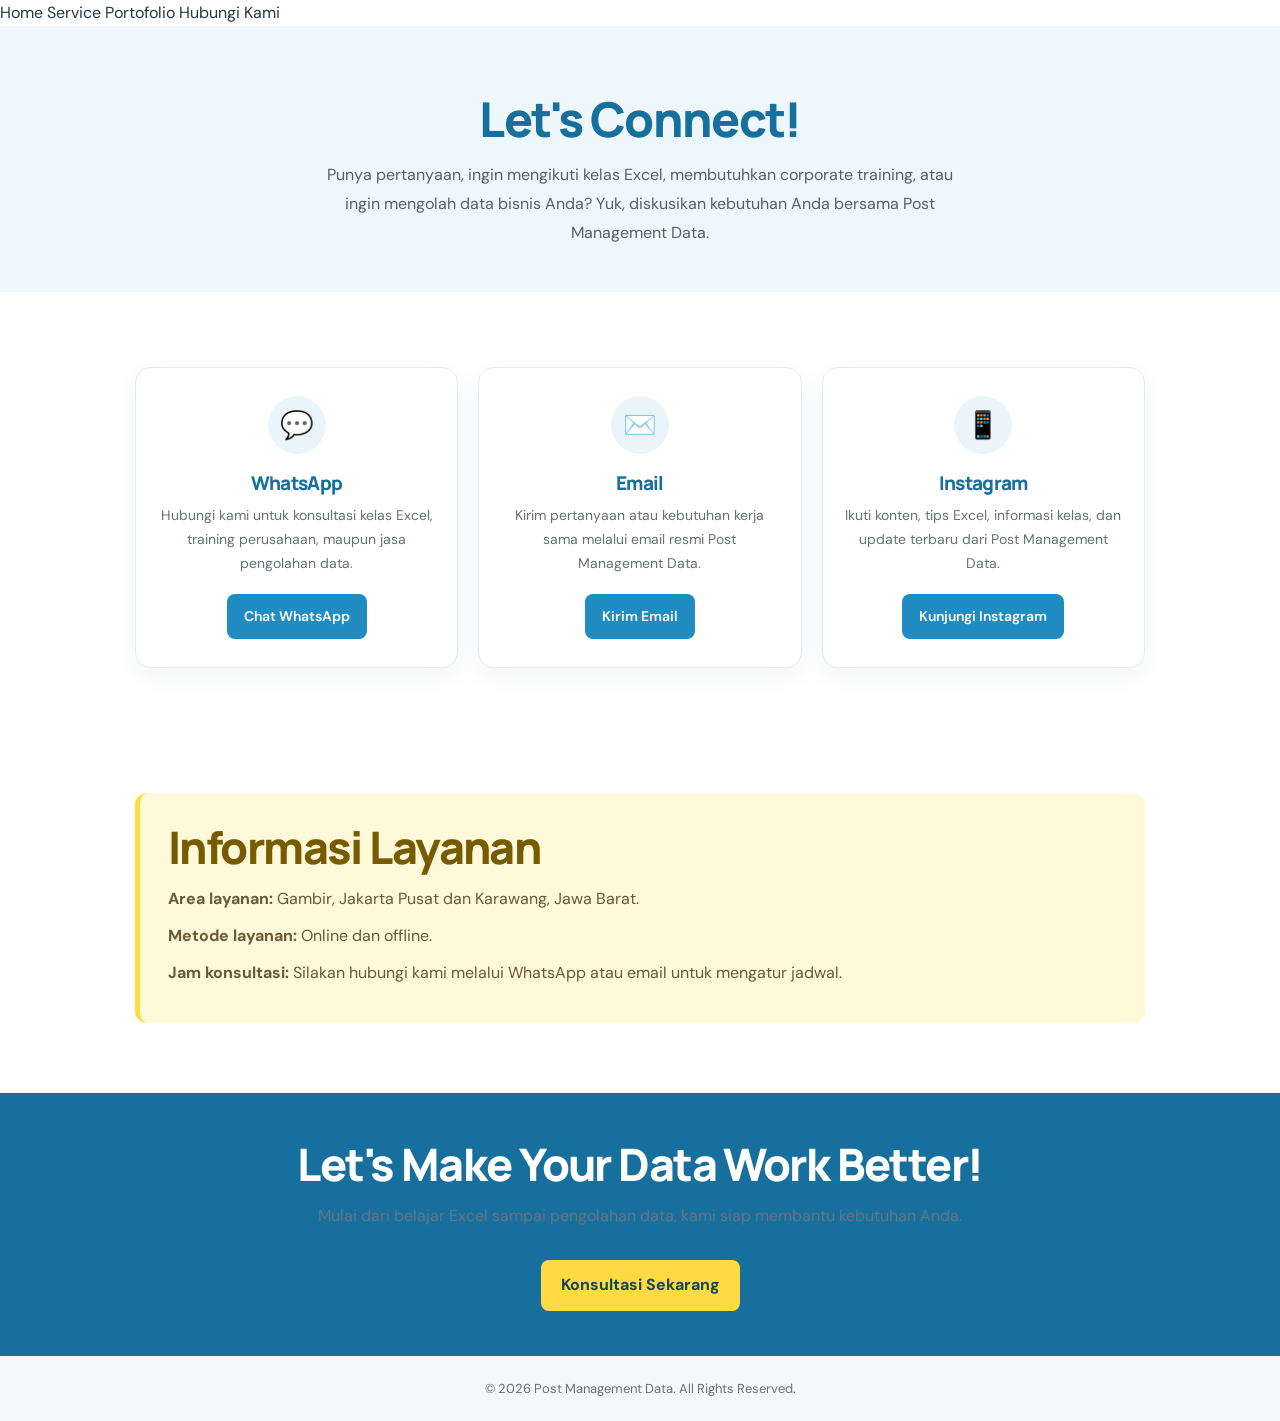
==== commit 202857c6: "Update contact.html" ====
--- a/contact.html
+++ b/contact.html
@@ -4,118 +4,237 @@
 <head>
   <meta charset="UTF-8">
   <meta name="viewport" content="width=device-width, initial-scale=1.0">
-  <meta name="description" content="Hubungi Post Management Data untuk kelas Excel, corporate training, dan jasa pengolahan data.">
-  <meta name="theme-color" content="#218CC1">
   <title>Hubungi Kami | Post Management Data</title>
-  <link rel="icon" type="image/png" href="assets/img/logo-pmd.png">
   <link rel="stylesheet" href="assets/css/style.css">
-  <script src="assets/js/main.js" defer></script>
+
   <style>
-    .contact-intro{max-width:760px}
-    .contact-grid{display:grid;grid-template-columns:repeat(3,1fr);gap:18px;margin:35px 0 65px}
-    .contact-card{border:1px solid #DFE8EE;border-radius:16px;padding:25px;background:#fff}
-    .contact-icon{width:48px;height:48px;border-radius:12px;display:grid;place-items:center;background:#EAF6FC;color:#218CC1;font-size:1.45rem;margin-bottom:18px}
-    .contact-card:nth-child(2) .contact-icon{background:#FFF6D7;color:#A98500}
-    .contact-card h2{font-size:1.2rem;margin-bottom:8px}
-    .contact-card p{font-size:.87rem;line-height:1.7;color:#647482;min-height:55px}
-    .contact-detail{font-weight:800;color:#263746;display:block;margin:14px 0;overflow-wrap:anywhere}
-    .contact-card .button{width:100%;text-align:center}
-    .contact-note{background:#EAF6FC;border-radius:18px;padding:30px;margin-bottom:70px}
-    .contact-note h2{font-size:1.7rem;margin-bottom:10px}
-    .contact-note p{max-width:720px;line-height:1.8;color:#526775}
-    @media(max-width:760px){.contact-grid{grid-template-columns:1fr}.contact-card p{min-height:0}}
+    .contact-hero {
+      background: #eef8fc;
+      text-align: center;
+      padding: 65px 20px 45px;
+    }
+
+    .contact-hero h1 {
+      color: #176f9d;
+      font-size: clamp(2rem, 5vw, 3rem);
+      margin-bottom: 14px;
+    }
+
+    .contact-hero p {
+      max-width: 650px;
+      margin: auto;
+      line-height: 1.8;
+      color: #52616a;
+    }
+
+    .contact-container {
+      max-width: 1050px;
+      margin: auto;
+      padding: 50px 20px 70px;
+    }
+
+    .contact-grid {
+      display: grid;
+      grid-template-columns: repeat(3, 1fr);
+      gap: 20px;
+    }
+
+    .contact-card {
+      padding: 28px 22px;
+      border: 1px solid #e5edf1;
+      border-radius: 16px;
+      background: white;
+      text-align: center;
+      box-shadow: 0 8px 24px rgba(20, 70, 95, .06);
+    }
+
+    .contact-icon {
+      width: 58px;
+      height: 58px;
+      display: flex;
+      align-items: center;
+      justify-content: center;
+      margin: 0 auto 18px;
+      border-radius: 50%;
+      background: #eaf5fa;
+      font-size: 27px;
+    }
+
+    .contact-card h2 {
+      color: #176f9d;
+      font-size: 19px;
+      margin-bottom: 10px;
+    }
+
+    .contact-card p {
+      color: #64727a;
+      font-size: 14px;
+      line-height: 1.7;
+      margin-bottom: 18px;
+      overflow-wrap: anywhere;
+    }
+
+    .contact-button {
+      display: inline-block;
+      padding: 11px 17px;
+      background: #218cc1;
+      color: white;
+      border-radius: 8px;
+      text-decoration: none;
+      font-size: 14px;
+      font-weight: 600;
+    }
+
+    .contact-button:hover {
+      background: #176f9d;
+    }
+
+    .contact-info {
+      margin-top: 35px;
+      padding: 28px;
+      background: #fff8d9;
+      border-left: 5px solid #ffda42;
+      border-radius: 12px;
+    }
+
+    .contact-info h2 {
+      color: #765b00;
+      margin-bottom: 12px;
+    }
+
+    .contact-info p {
+      color: #665b36;
+      line-height: 1.8;
+      margin-bottom: 8px;
+    }
+
+    .contact-cta {
+      background: #176f9d;
+      color: white;
+      text-align: center;
+      padding: 45px 20px;
+    }
+
+    .contact-cta h2 {
+      margin-bottom: 12px;
+    }
+
+    .contact-cta p {
+      line-height: 1.7;
+    }
+
+    .contact-cta a {
+      display: inline-block;
+      margin-top: 15px;
+      padding: 12px 20px;
+      border-radius: 8px;
+      background: #ffda42;
+      color: #17445b;
+      text-decoration: none;
+      font-weight: 700;
+    }
+
+    @media (max-width: 760px) {
+      .contact-grid {
+        grid-template-columns: 1fr;
+      }
+    }
   </style>
 </head>
+
 <body>
 
-<header class="site-header">
-  <a class="brand brand-image" href="index.html" aria-label="Post Management Data Home">
-    <img src="assets/img/logo-pmd.png" alt="Logo Post Management Data">
-  </a>
-  <button class="menu-toggle" aria-label="Buka menu" aria-expanded="false">☰</button>
-  <nav class="site-nav">
+<header>
+  <nav>
     <a href="index.html">Home</a>
-    <a href="services.html">Jasa Pengolahan Data</a>
-    <a href="training.html#kelas-online">Kelas Excel</a>
-    <a href="training.html#corporate-training">Corporate Training</a>
+    <a href="services.html">Service</a>
     <a href="portfolio.html">Portofolio</a>
-    <a class="nav-cta active" href="contact.html">Hubungi Kami</a>
+    <a href="contact.html">Hubungi Kami</a>
   </nav>
 </header>
 
-<main>
-  <section class="page-hero section-wrap contact-intro">
-    <p class="eyebrow">LET'S TALK</p>
-    <h1>Yuk, ngobrol dulu!</h1>
-    <p class="lead">
-      Mau belajar Excel, butuh bantuan mengolah data, atau ingin mengadakan
-      training untuk tim? Ceritakan kebutuhanmu kepada kami.
-      Nggak harus langsung memutuskan. Kita diskusikan dulu, santai saja.
-    </p>
+<section class="contact-hero">
+  <h1>Let's Connect!</h1>
+  <p>
+    Punya pertanyaan, ingin mengikuti kelas Excel, membutuhkan corporate
+    training, atau ingin mengolah data bisnis Anda?
+    Yuk, diskusikan kebutuhan Anda bersama Post Management Data.
+  </p>
+</section>
+
+<main class="contact-container">
+
+  <div class="contact-grid">
+
+    <div class="contact-card">
+      <div class="contact-icon">💬</div>
+      <h2>WhatsApp</h2>
+      <p>
+        Hubungi kami untuk konsultasi kelas Excel, training perusahaan,
+        maupun jasa pengolahan data.
+      </p>
+      <a class="contact-button"
+         href="https://wa.me/628217997761"
+         target="_blank"
+         rel="noopener">
+        Chat WhatsApp
+      </a>
+    </div>
+
+    <div class="contact-card">
+      <div class="contact-icon">✉️</div>
+      <h2>Email</h2>
+      <p>
+        Kirim pertanyaan atau kebutuhan kerja sama melalui email resmi
+        Post Management Data.
+      </p>
+      <a class="contact-button"
+         href="mailto:postmanagementdata@gmail.com">
+        Kirim Email
+      </a>
+    </div>
+
+    <div class="contact-card">
+      <div class="contact-icon">📱</div>
+      <h2>Instagram</h2>
+      <p>
+        Ikuti konten, tips Excel, informasi kelas, dan update terbaru
+        dari Post Management Data.
+      </p>
+      <a class="contact-button"
+         href="https://www.instagram.com/postmanagementdata/"
+         target="_blank"
+         rel="noopener">
+        Kunjungi Instagram
+      </a>
+    </div>
+
+  </div>
+
+  <section class="contact-info">
+    <h2>Informasi Layanan</h2>
+    <p><strong>Area layanan:</strong> Gambir, Jakarta Pusat dan Karawang, Jawa Barat.</p>
+    <p><strong>Metode layanan:</strong> Online dan offline.</p>
+    <p><strong>Jam konsultasi:</strong> Silakan hubungi kami melalui WhatsApp atau email untuk mengatur jadwal.</p>
   </section>
 
-  <section class="section-wrap">
-    <div class="contact-grid">
-
-      <article class="contact-card">
-        <div class="contact-icon">☏</div>
-        <h2>WhatsApp</h2>
-        <p>Untuk bertanya tentang kelas, jadwal belajar, harga, maupun jasa pengolahan data.</p>
-        <span class="contact-detail">0821-7997-761</span>
-        <a class="button button-primary"
-           href="https://wa.me/628217997761?text=Halo%20PMD%2C%20saya%20ingin%20bertanya%20tentang%20layanan%20Post%20Management%20Data."
-           target="_blank" rel="noopener">Chat WhatsApp ↗</a>
-      </article>
-
-      <article class="contact-card">
-        <div class="contact-icon">✉</div>
-        <h2>Email</h2>
-        <p>Untuk kebutuhan proposal, penawaran kerja sama, dan pertanyaan resmi.</p>
-        <span class="contact-detail">postmanagementdata@gmail.com</span>
-        <a class="button button-outline"
-           href="mailto:postmanagementdata@gmail.com?subject=Informasi%20Layanan%20Post%20Management%20Data">Kirim Email ↗</a>
-      </article>
-
-      <article class="contact-card">
-        <div class="contact-icon">◎</div>
-        <h2>Instagram</h2>
-        <p>Ikuti konten seputar Excel, tips spreadsheet, kelas, dan aktivitas Post Management Data.</p>
-        <span class="contact-detail">@postmanagementdata</span>
-        <a class="button button-outline"
-           href="https://www.instagram.com/postmanagementdata/"
-           target="_blank" rel="noopener">Kunjungi Instagram ↗</a>
-      </article>
-
-    </div>
-
-    <div class="contact-note">
-      <p class="eyebrow">WE'RE READY TO HELP</p>
-      <h2>Belum tahu layanan yang cocok?</h2>
-      <p>
-        Tidak masalah. Ceritakan saja apa yang ingin kamu pelajari atau
-        masalah data yang sedang dihadapi. Kami akan membantu mengarahkan
-        ke layanan yang sesuai dengan kebutuhanmu.
-      </p>
-      <a class="button button-primary"
-         href="https://wa.me/628217997761?text=Halo%20PMD%2C%20saya%20masih%20ingin%20berdiskusi%20tentang%20kebutuhan%20saya."
-         target="_blank" rel="noopener">Mulai Konsultasi ↗</a>
-    </div>
-  </section>
 </main>
 
-<footer class="site-footer">
-  <div class="section-wrap footer-inner">
-    <a class="footer-logo" href="index.html">
-      <img src="assets/img/logo-pmd.png" alt="Post Management Data">
-    </a>
-    <p>Rumah untuk data & spreadsheet Anda.</p>
-    <div class="footer-links">
-      <a href="https://www.instagram.com/postmanagementdata/" target="_blank" rel="noopener">Instagram</a>
-      <a href="mailto:postmanagementdata@gmail.com">Email</a>
-      <a href="privacy.html">Privasi</a>
-      <span>© <span data-year></span> Post Management Data</span>
-    </div>
-  </div>
+<section class="contact-cta">
+  <h2>Let's Make Your Data Work Better!</h2>
+  <p>
+    Mulai dari belajar Excel sampai pengolahan data,
+    kami siap membantu kebutuhan Anda.
+  </p>
+  <a href="https://wa.me/628217997761"
+     target="_blank"
+     rel="noopener">
+    Konsultasi Sekarang
+  </a>
+</section>
+
+<footer style="text-align:center;padding:22px;background:#f5f8fa;color:#64727a;font-size:13px;">
+  © 2026 Post Management Data. All Rights Reserved.
 </footer>
 
 </body>
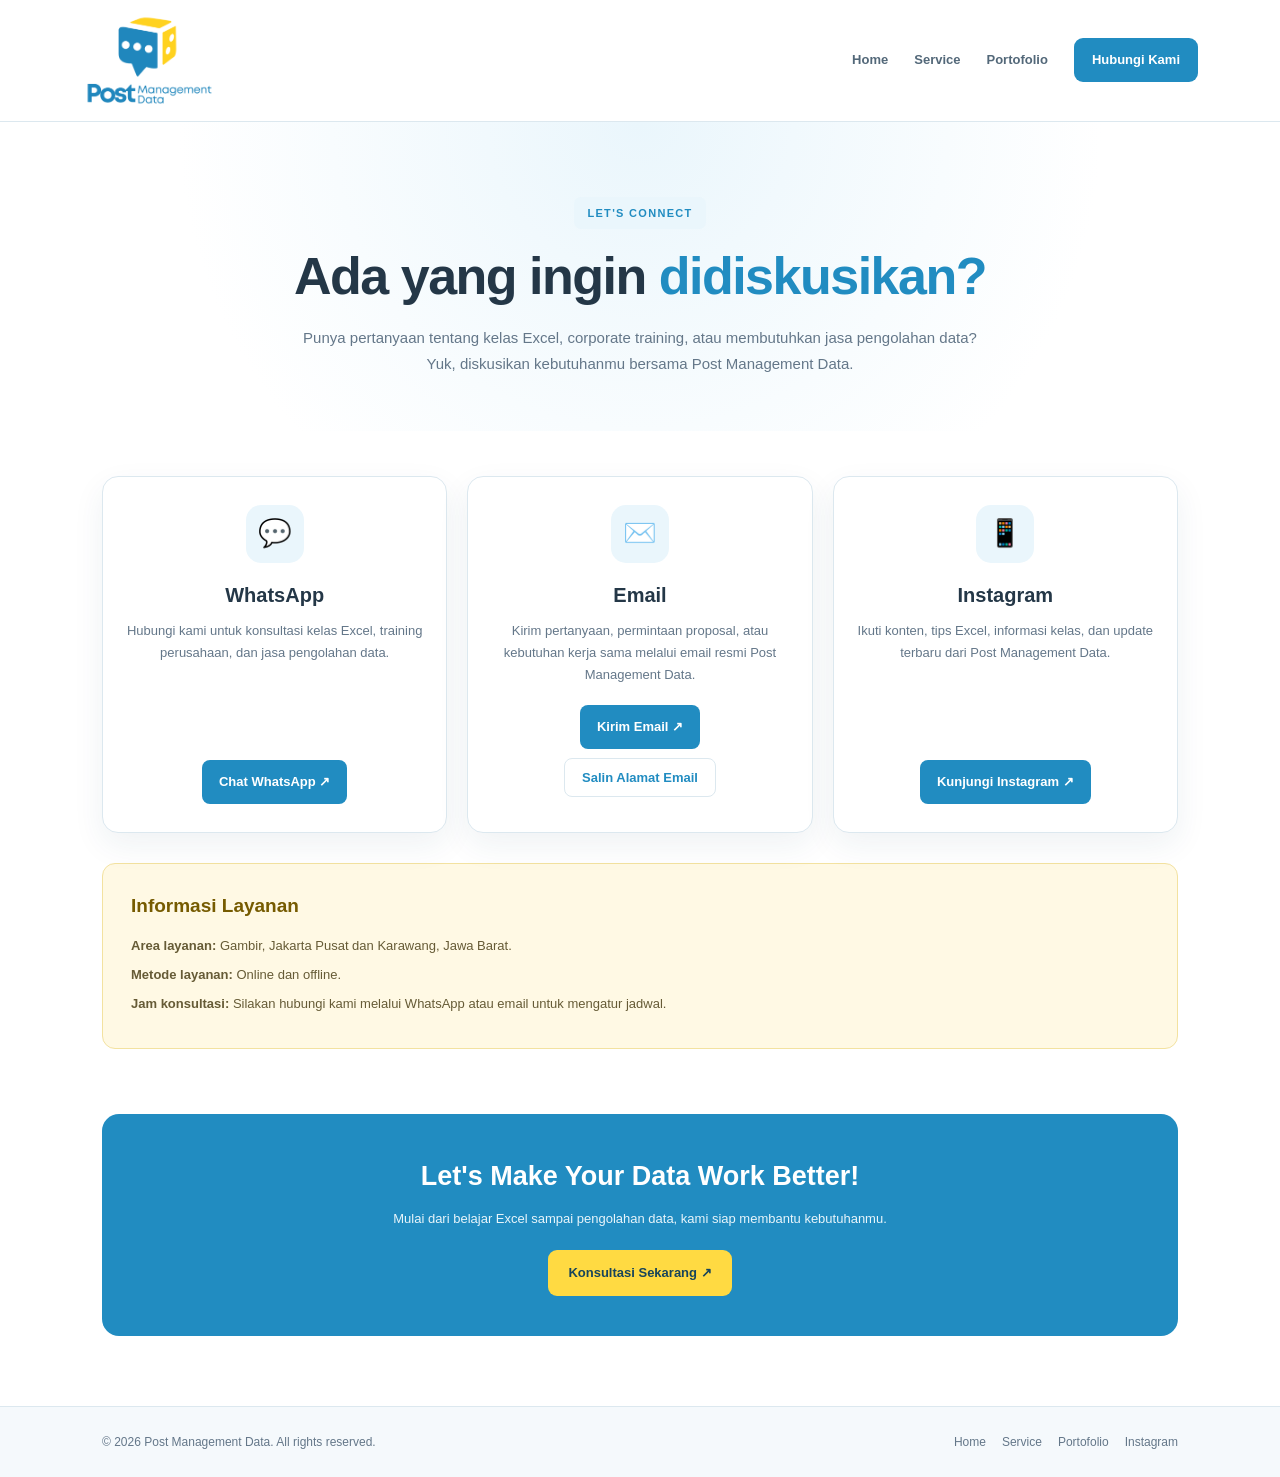
==== commit 21b131c1: "Update contact.html" ====
--- a/contact.html
+++ b/contact.html
@@ -2,199 +2,234 @@
 <!DOCTYPE html>
 <html lang="id">
 <head>
-  <meta charset="UTF-8">
-  <meta name="viewport" content="width=device-width, initial-scale=1.0">
-  <title>Hubungi Kami | Post Management Data</title>
-  <link rel="stylesheet" href="assets/css/style.css">
-
-  <style>
-    .contact-hero {
-      background: #eef8fc;
-      text-align: center;
-      padding: 65px 20px 45px;
-    }
-
-    .contact-hero h1 {
-      color: #176f9d;
-      font-size: clamp(2rem, 5vw, 3rem);
-      margin-bottom: 14px;
-    }
-
-    .contact-hero p {
-      max-width: 650px;
-      margin: auto;
-      line-height: 1.8;
-      color: #52616a;
-    }
-
-    .contact-container {
-      max-width: 1050px;
-      margin: auto;
-      padding: 50px 20px 70px;
-    }
-
-    .contact-grid {
-      display: grid;
-      grid-template-columns: repeat(3, 1fr);
-      gap: 20px;
-    }
-
-    .contact-card {
-      padding: 28px 22px;
-      border: 1px solid #e5edf1;
-      border-radius: 16px;
-      background: white;
-      text-align: center;
-      box-shadow: 0 8px 24px rgba(20, 70, 95, .06);
-    }
-
-    .contact-icon {
-      width: 58px;
-      height: 58px;
-      display: flex;
-      align-items: center;
-      justify-content: center;
-      margin: 0 auto 18px;
-      border-radius: 50%;
-      background: #eaf5fa;
-      font-size: 27px;
-    }
-
-    .contact-card h2 {
-      color: #176f9d;
-      font-size: 19px;
-      margin-bottom: 10px;
-    }
-
-    .contact-card p {
-      color: #64727a;
-      font-size: 14px;
-      line-height: 1.7;
-      margin-bottom: 18px;
-      overflow-wrap: anywhere;
-    }
-
-    .contact-button {
-      display: inline-block;
-      padding: 11px 17px;
-      background: #218cc1;
-      color: white;
-      border-radius: 8px;
-      text-decoration: none;
-      font-size: 14px;
-      font-weight: 600;
-    }
-
-    .contact-button:hover {
-      background: #176f9d;
-    }
-
-    .contact-info {
-      margin-top: 35px;
-      padding: 28px;
-      background: #fff8d9;
-      border-left: 5px solid #ffda42;
-      border-radius: 12px;
-    }
-
-    .contact-info h2 {
-      color: #765b00;
-      margin-bottom: 12px;
-    }
-
-    .contact-info p {
-      color: #665b36;
-      line-height: 1.8;
-      margin-bottom: 8px;
-    }
-
-    .contact-cta {
-      background: #176f9d;
-      color: white;
-      text-align: center;
-      padding: 45px 20px;
-    }
-
-    .contact-cta h2 {
-      margin-bottom: 12px;
-    }
-
-    .contact-cta p {
-      line-height: 1.7;
-    }
-
-    .contact-cta a {
-      display: inline-block;
-      margin-top: 15px;
-      padding: 12px 20px;
-      border-radius: 8px;
-      background: #ffda42;
-      color: #17445b;
-      text-decoration: none;
-      font-weight: 700;
-    }
-
-    @media (max-width: 760px) {
-      .contact-grid {
-        grid-template-columns: 1fr;
-      }
-    }
-  </style>
+<meta charset="UTF-8">
+<meta name="viewport" content="width=device-width, initial-scale=1.0">
+<meta name="description" content="Hubungi Post Management Data untuk kelas Excel, corporate training, dan jasa pengolahan data.">
+<title>Hubungi Kami | Post Management Data</title>
+
+<style>
+:root{
+  --ink:#243747;
+  --muted:#647789;
+  --line:#dce8ef;
+  --blue:#218cc1;
+  --blue-dark:#167bad;
+  --blue-soft:#eaf6fc;
+  --yellow:#ffda42;
+  --soft:#f3f9fc;
+  --shadow:0 12px 32px rgba(31,72,96,.07);
+}
+*{box-sizing:border-box}
+body{
+  margin:0;background:#fff;color:var(--ink);
+  font-family:Arial,Helvetica,sans-serif;line-height:1.7
+}
+a{text-decoration:none;color:inherit}
+.container{max-width:1120px;margin:auto;padding:0 22px}
+
+/* NAVIGATION */
+.nav{
+  position:sticky;top:0;z-index:100;background:#fff;
+  border-bottom:1px solid var(--line)
+}
+.nav-inner{
+  max-width:1160px;margin:auto;padding:12px 22px;
+  display:flex;align-items:center;gap:20px
+}
+.logo img{width:135px;height:auto;display:block}
+.nav-links{margin-left:auto;display:flex;align-items:center;gap:26px}
+.nav-links a{font-size:13px;font-weight:700;color:#536879}
+.nav-links a:hover{color:var(--blue)}
+.nav-links .contact-link{
+  background:var(--blue);color:#fff;padding:11px 18px;border-radius:9px
+}
+.menu-btn{
+  display:none;border:1px solid var(--line);background:#fff;
+  border-radius:8px;padding:7px 11px;font-size:20px
+}
+
+/* HERO */
+.hero{
+  padding:75px 0 55px;text-align:center;
+  background:radial-gradient(circle at 50% 0%,#eaf6fc 0,transparent 65%)
+}
+.eyebrow{
+  display:inline-block;background:var(--blue-soft);color:var(--blue);
+  padding:7px 13px;border-radius:7px;font-size:11px;
+  font-weight:800;letter-spacing:1.3px
+}
+.hero h1{
+  font-size:clamp(35px,5vw,52px);line-height:1.15;
+  letter-spacing:-1.5px;margin:18px 0
+}
+.hero h1 span{color:var(--blue)}
+.hero p{
+  max-width:700px;margin:auto;color:var(--muted);font-size:15px
+}
+
+/* CONTACT CARDS */
+.contact-section{padding:45px 0 65px}
+.contact-grid{display:grid;grid-template-columns:repeat(3,1fr);gap:20px}
+.contact-card{
+  background:#fff;border:1px solid var(--line);
+  border-radius:16px;padding:28px 23px;text-align:center;
+  box-shadow:var(--shadow);display:flex;flex-direction:column;
+  align-items:center
+}
+.contact-icon{
+  width:58px;height:58px;display:grid;place-items:center;
+  border-radius:15px;background:var(--blue-soft);
+  font-size:27px;margin-bottom:15px
+}
+.contact-card h2{font-size:20px;margin:0 0 8px}
+.contact-card p{
+  color:var(--muted);font-size:13px;margin:0 0 19px;
+  flex:1
+}
+.contact-button{
+  display:inline-flex;align-items:center;justify-content:center;
+  background:var(--blue);color:#fff;padding:11px 17px;
+  border-radius:8px;font-size:13px;font-weight:750;
+  border:0;cursor:pointer
+}
+.contact-button:hover{background:var(--blue-dark)}
+.copy-button{
+  margin-top:9px;background:#fff;color:var(--blue);
+  border:1px solid var(--line)
+}
+.copy-button:hover{background:var(--blue-soft);color:var(--blue-dark)}
+
+/* INFORMATION */
+.info-box{
+  margin-top:30px;padding:26px 28px;
+  background:#fff9e4;border:1px solid #f3e2a0;
+  border-radius:13px
+}
+.info-box h2{font-size:19px;color:#765b00;margin:0 0 12px}
+.info-box p{font-size:13px;color:#665b36;margin:7px 0}
+
+/* CTA */
+.cta{padding:0 0 70px}
+.cta-box{
+  background:var(--blue);color:#fff;text-align:center;
+  padding:40px 25px;border-radius:17px
+}
+.cta-box h2{font-size:27px;margin:0 0 8px}
+.cta-box p{
+  max-width:650px;margin:0 auto 20px;
+  color:#e8f5fb;font-size:13px
+}
+.cta-button{
+  display:inline-block;background:var(--yellow);
+  color:#17445b;padding:12px 20px;border-radius:9px;
+  font-size:13px;font-weight:800
+}
+.cta-button:hover{filter:brightness(.96)}
+
+/* FOOTER */
+footer{
+  background:#f5f9fc;border-top:1px solid var(--line);
+  padding:25px 0
+}
+.footer-inner{
+  display:flex;justify-content:space-between;
+  gap:15px;flex-wrap:wrap;font-size:12px;color:var(--muted)
+}
+.footer-links{display:flex;gap:16px;flex-wrap:wrap}
+.footer-links a:hover{color:var(--blue)}
+
+@media(max-width:760px){
+  .contact-grid{grid-template-columns:1fr}
+}
+@media(max-width:620px){
+  .nav-inner{flex-wrap:wrap}
+  .menu-btn{display:block;margin-left:auto}
+  .nav-links{
+    display:none;order:3;width:100%;margin:0;
+    flex-direction:column;align-items:stretch;gap:5px
+  }
+  .nav-links.open{display:flex}
+  .nav-links a{padding:10px}
+  .hero{padding:55px 0 40px}
+  .contact-card{padding:25px 20px}
+  .cta-box{padding:30px 20px}
+}
+</style>
 </head>
 
 <body>
 
-<header>
-  <nav>
-    <a href="index.html">Home</a>
-    <a href="services.html">Service</a>
-    <a href="portfolio.html">Portofolio</a>
-    <a href="contact.html">Hubungi Kami</a>
-  </nav>
+<header class="nav">
+  <div class="nav-inner">
+    <a href="index.html" class="logo">
+      <img src="assets/img/logo-pmd.png" alt="Post Management Data">
+    </a>
+
+    <button class="menu-btn" id="menuBtn" aria-label="Buka menu" aria-expanded="false">☰</button>
+
+    <nav class="nav-links" id="navLinks">
+      <a href="index.html">Home</a>
+      <a href="services.html">Service</a>
+      <a href="portfolio.html">Portofolio</a>
+      <a href="contact.html" class="contact-link">Hubungi Kami</a>
+    </nav>
+  </div>
 </header>
 
-<section class="contact-hero">
-  <h1>Let's Connect!</h1>
-  <p>
-    Punya pertanyaan, ingin mengikuti kelas Excel, membutuhkan corporate
-    training, atau ingin mengolah data bisnis Anda?
-    Yuk, diskusikan kebutuhan Anda bersama Post Management Data.
-  </p>
+<main>
+
+<section class="hero">
+  <div class="container">
+    <span class="eyebrow">LET'S CONNECT</span>
+    <h1>Ada yang ingin <span>didiskusikan?</span></h1>
+    <p>
+      Punya pertanyaan tentang kelas Excel, corporate training,
+      atau membutuhkan jasa pengolahan data?
+      Yuk, diskusikan kebutuhanmu bersama Post Management Data.
+    </p>
+  </div>
 </section>
 
-<main class="contact-container">
+<section class="contact-section">
+<div class="container">
 
   <div class="contact-grid">
 
-    <div class="contact-card">
+    <!-- WHATSAPP -->
+    <article class="contact-card">
       <div class="contact-icon">💬</div>
       <h2>WhatsApp</h2>
       <p>
         Hubungi kami untuk konsultasi kelas Excel, training perusahaan,
-        maupun jasa pengolahan data.
+        dan jasa pengolahan data.
       </p>
       <a class="contact-button"
-         href="https://wa.me/628217997761"
-         target="_blank"
-         rel="noopener">
-        Chat WhatsApp
+         href="https://wa.me/628217997761?text=Halo%20Post%20Management%20Data%2C%20saya%20ingin%20bertanya%20mengenai%20layanan%20PMD."
+         target="_blank" rel="noopener">
+        Chat WhatsApp ↗
       </a>
-    </div>
-
-    <div class="contact-card">
+    </article>
+
+    <!-- EMAIL -->
+    <article class="contact-card">
       <div class="contact-icon">✉️</div>
       <h2>Email</h2>
       <p>
-        Kirim pertanyaan atau kebutuhan kerja sama melalui email resmi
-        Post Management Data.
+        Kirim pertanyaan, permintaan proposal, atau kebutuhan kerja sama
+        melalui email resmi Post Management Data.
       </p>
       <a class="contact-button"
-         href="mailto:postmanagementdata@gmail.com">
-        Kirim Email
+         href="mailto:postmanagementdata@gmail.com?subject=Konsultasi%20Post%20Management%20Data">
+        Kirim Email ↗
       </a>
-    </div>
-
-    <div class="contact-card">
+      <button class="contact-button copy-button" id="copyEmail">
+        Salin Alamat Email
+      </button>
+      <span id="copyMessage" style="font-size:11px;color:#15966b;margin-top:7px" aria-live="polite"></span>
+    </article>
+
+    <!-- INSTAGRAM -->
+    <article class="contact-card">
       <div class="contact-icon">📱</div>
       <h2>Instagram</h2>
       <p>
@@ -203,39 +238,89 @@
       </p>
       <a class="contact-button"
          href="https://www.instagram.com/postmanagementdata/"
-         target="_blank"
-         rel="noopener">
-        Kunjungi Instagram
+         target="_blank" rel="noopener">
+        Kunjungi Instagram ↗
       </a>
-    </div>
-
-  </div>
-
-  <section class="contact-info">
+    </article>
+
+  </div>
+
+  <div class="info-box">
     <h2>Informasi Layanan</h2>
     <p><strong>Area layanan:</strong> Gambir, Jakarta Pusat dan Karawang, Jawa Barat.</p>
     <p><strong>Metode layanan:</strong> Online dan offline.</p>
     <p><strong>Jam konsultasi:</strong> Silakan hubungi kami melalui WhatsApp atau email untuk mengatur jadwal.</p>
-  </section>
+  </div>
+
+</div>
+</section>
+
+<section class="cta">
+<div class="container">
+  <div class="cta-box">
+    <h2>Let's Make Your Data Work Better!</h2>
+    <p>
+      Mulai dari belajar Excel sampai pengolahan data,
+      kami siap membantu kebutuhanmu.
+    </p>
+    <a class="cta-button"
+       href="https://wa.me/628217997761?text=Halo%20PMD%2C%20saya%20ingin%20berkonsultasi."
+       target="_blank" rel="noopener">
+      Konsultasi Sekarang ↗
+    </a>
+  </div>
+</div>
+</section>
 
 </main>
 
-<section class="contact-cta">
-  <h2>Let's Make Your Data Work Better!</h2>
-  <p>
-    Mulai dari belajar Excel sampai pengolahan data,
-    kami siap membantu kebutuhan Anda.
-  </p>
-  <a href="https://wa.me/628217997761"
-     target="_blank"
-     rel="noopener">
-    Konsultasi Sekarang
-  </a>
-</section>
-
-<footer style="text-align:center;padding:22px;background:#f5f8fa;color:#64727a;font-size:13px;">
-  © 2026 Post Management Data. All Rights Reserved.
+<footer>
+<div class="container footer-inner">
+  <span>© <span id="year"></span> Post Management Data. All rights reserved.</span>
+  <div class="footer-links">
+    <a href="index.html">Home</a>
+    <a href="services.html">Service</a>
+    <a href="portfolio.html">Portofolio</a>
+    <a href="https://www.instagram.com/postmanagementdata/" target="_blank" rel="noopener">Instagram</a>
+  </div>
+</div>
 </footer>
+
+<script>
+(function(){
+  const menuBtn=document.getElementById("menuBtn");
+  const navLinks=document.getElementById("navLinks");
+
+  menuBtn.addEventListener("click",function(){
+    const open=navLinks.classList.toggle("open");
+    menuBtn.setAttribute("aria-expanded",String(open));
+    menuBtn.textContent=open?"✕":"☰";
+  });
+
+  navLinks.querySelectorAll("a").forEach(function(link){
+    link.addEventListener("click",function(){
+      navLinks.classList.remove("open");
+      menuBtn.setAttribute("aria-expanded","false");
+      menuBtn.textContent="☰";
+    });
+  });
+
+  const copyButton=document.getElementById("copyEmail");
+  const copyMessage=document.getElementById("copyMessage");
+
+  copyButton.addEventListener("click",async function(){
+    const email="postmanagementdata@gmail.com";
+    try{
+      await navigator.clipboard.writeText(email);
+      copyMessage.textContent="Email berhasil disalin!";
+    }catch(error){
+      copyMessage.textContent="Silakan salin email: "+email;
+    }
+  });
+
+  document.getElementById("year").textContent=new Date().getFullYear();
+})();
+</script>
 
 </body>
 </html>
